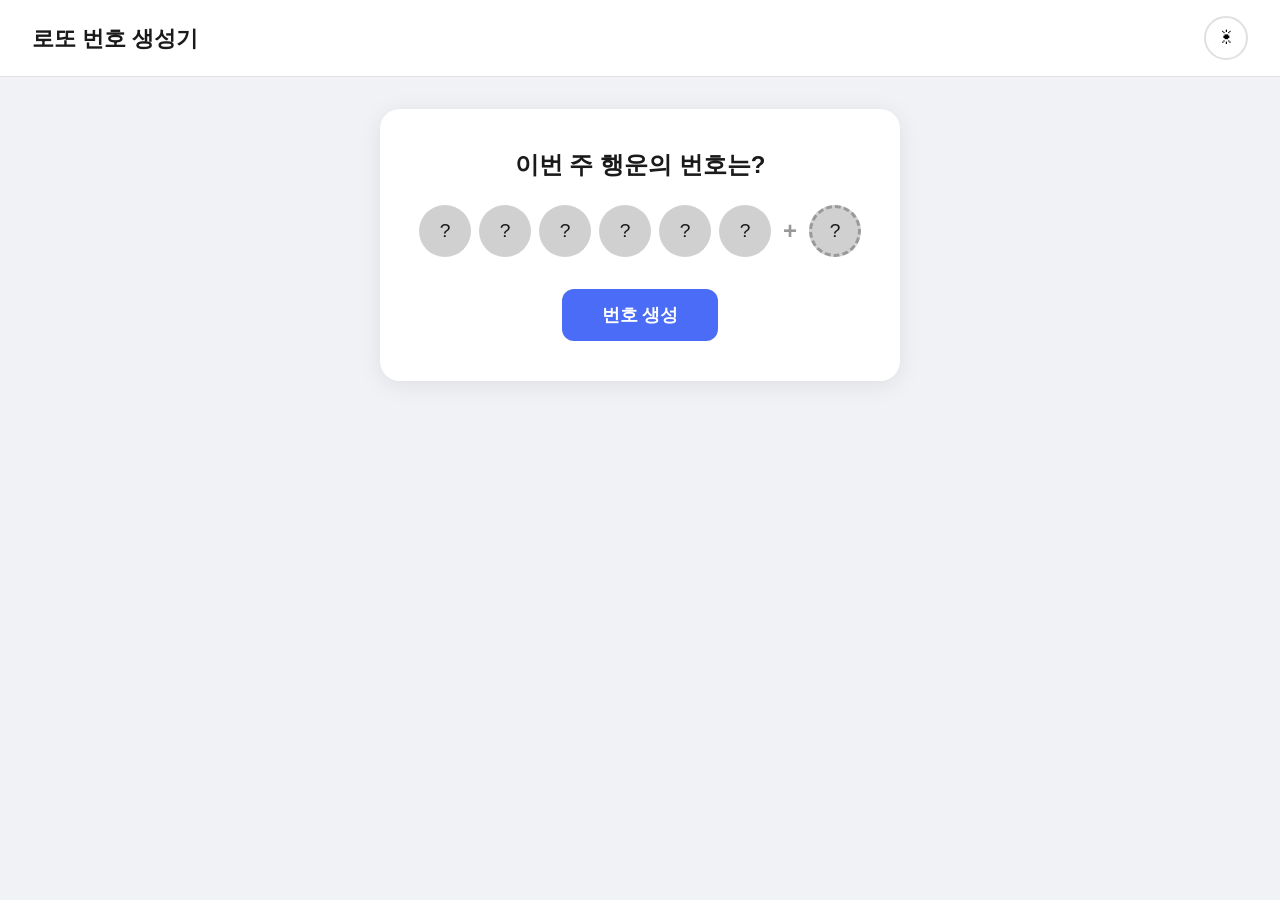
==== index.html @ 97ac45a3 "Add lotto number generator with animated balls and history - 6/45 lotto number generation with bonus" ====
<!doctype html>
<html lang="ko">
<head>
  <meta charset="UTF-8" />
  <meta name="viewport" content="width=device-width, initial-scale=1.0" />
  <title>로또 번호 생성기</title>
  <link href="style.css" rel="stylesheet">
</head>
<body>
  <header>
    <h1>로또 번호 생성기</h1>
    <button id="theme-toggle" aria-label="테마 전환">
      <span class="icon-sun">&#9728;</span>
      <span class="icon-moon">&#9790;</span>
    </button>
  </header>
  <main>
    <section class="lotto-card">
      <h2>이번 주 행운의 번호는?</h2>
      <div id="lotto-numbers" class="number-row">
        <div class="ball empty">?</div>
        <div class="ball empty">?</div>
        <div class="ball empty">?</div>
        <div class="ball empty">?</div>
        <div class="ball empty">?</div>
        <div class="ball empty">?</div>
        <div class="bonus-separator">+</div>
        <div class="ball empty bonus">?</div>
      </div>
      <button id="generate-btn" class="generate-btn">번호 생성</button>
      <div id="history" class="history">
        <h3>생성 기록</h3>
        <ul id="history-list"></ul>
      </div>
    </section>
  </main>
  <script defer src="main.js"></script>
</body>
</html>
---- style.css ----
/* ===== CSS Variables ===== */
:root {
  --bg: #f0f2f5;
  --text: #1a1a1a;
  --header-bg: #ffffff;
  --header-border: #e0e0e0;
  --card-bg: #ffffff;
  --card-shadow: rgba(0, 0, 0, 0.08);
  --btn-bg: #4a6cf7;
  --btn-hover: #3a5ce5;
  --btn-text: #ffffff;
  --history-bg: #f8f9fa;
  --history-border: #e9ecef;
  --empty-ball: #d0d0d0;
  --separator-color: #999;
  --transition: 0.3s ease;
}

[data-theme="dark"] {
  --bg: #121212;
  --text: #e0e0e0;
  --header-bg: #1e1e1e;
  --header-border: #333333;
  --card-bg: #1e1e1e;
  --card-shadow: rgba(0, 0, 0, 0.3);
  --btn-bg: #5b7bf9;
  --btn-hover: #4a6cf7;
  --btn-text: #ffffff;
  --history-bg: #2a2a2a;
  --history-border: #333;
  --empty-ball: #444;
  --separator-color: #777;
}

/* ===== Reset & Base ===== */
*, *::before, *::after {
  margin: 0;
  padding: 0;
  box-sizing: border-box;
}

body {
  font-family: -apple-system, BlinkMacSystemFont, "Segoe UI", Roboto, sans-serif;
  background-color: var(--bg);
  color: var(--text);
  transition: background-color var(--transition), color var(--transition);
  min-height: 100vh;
}

/* ===== Header ===== */
header {
  display: flex;
  justify-content: space-between;
  align-items: center;
  padding: 1rem 2rem;
  background-color: var(--header-bg);
  border-bottom: 1px solid var(--header-border);
  transition: background-color var(--transition), border-color var(--transition);
}

header h1 {
  font-size: 1.4rem;
  font-weight: 700;
}

/* ===== Theme Toggle Button ===== */
#theme-toggle {
  position: relative;
  width: 44px;
  height: 44px;
  border: 2px solid var(--header-border);
  border-radius: 50%;
  background: var(--card-bg);
  cursor: pointer;
  display: flex;
  align-items: center;
  justify-content: center;
  font-size: 1.2rem;
  transition: background-color var(--transition), border-color var(--transition), transform 0.2s ease;
}

#theme-toggle:hover {
  transform: scale(1.1);
}

.icon-sun, .icon-moon {
  position: absolute;
  transition: opacity var(--transition), transform var(--transition);
}

.icon-sun { opacity: 1; transform: rotate(0deg); }
.icon-moon { opacity: 0; transform: rotate(-90deg); }

[data-theme="dark"] .icon-sun { opacity: 0; transform: rotate(90deg); }
[data-theme="dark"] .icon-moon { opacity: 1; transform: rotate(0deg); }

/* ===== Main Content ===== */
main {
  display: flex;
  justify-content: center;
  padding: 2rem 1rem;
}

/* ===== Lotto Card ===== */
.lotto-card {
  text-align: center;
  padding: 2.5rem 2rem;
  background-color: var(--card-bg);
  border-radius: 20px;
  box-shadow: 0 4px 24px var(--card-shadow);
  max-width: 520px;
  width: 100%;
  transition: background-color var(--transition), box-shadow var(--transition);
}

.lotto-card h2 {
  font-size: 1.5rem;
  margin-bottom: 1.5rem;
}

/* ===== Number Balls ===== */
.number-row {
  display: flex;
  align-items: center;
  justify-content: center;
  gap: 8px;
  flex-wrap: wrap;
  margin-bottom: 2rem;
}

.ball {
  width: 52px;
  height: 52px;
  border-radius: 50%;
  display: flex;
  align-items: center;
  justify-content: center;
  font-size: 1.2rem;
  font-weight: 700;
  color: #fff;
  transition: transform 0.3s ease, background-color 0.3s ease;
}

.ball.empty {
  background-color: var(--empty-ball);
  color: var(--text);
  font-weight: 400;
}

.ball.pop {
  animation: popIn 0.4s cubic-bezier(0.175, 0.885, 0.32, 1.275) forwards;
}

@keyframes popIn {
  0% { transform: scale(0); opacity: 0; }
  100% { transform: scale(1); opacity: 1; }
}

/* Ball colors by number range */
.ball.range-1 { background: #fbc400; }
.ball.range-10 { background: #69c8f2; }
.ball.range-20 { background: #ff7272; }
.ball.range-30 { background: #aaa; }
.ball.range-40 { background: #b0d840; }

.bonus-separator {
  font-size: 1.5rem;
  font-weight: 700;
  color: var(--separator-color);
  margin: 0 4px;
}

.ball.bonus {
  border: 3px dashed var(--separator-color);
}

.ball.bonus:not(.empty) {
  border: none;
}

/* ===== Generate Button ===== */
.generate-btn {
  padding: 14px 40px;
  font-size: 1.1rem;
  font-weight: 600;
  border: none;
  border-radius: 12px;
  background-color: var(--btn-bg);
  color: var(--btn-text);
  cursor: pointer;
  transition: background-color 0.2s ease, transform 0.15s ease;
}

.generate-btn:hover {
  background-color: var(--btn-hover);
  transform: translateY(-2px);
}

.generate-btn:active {
  transform: translateY(0);
}

/* ===== History ===== */
.history {
  margin-top: 2rem;
  display: none;
}

.history.visible {
  display: block;
}

.history h3 {
  font-size: 1rem;
  margin-bottom: 0.75rem;
  opacity: 0.7;
}

#history-list {
  list-style: none;
  max-height: 200px;
  overflow-y: auto;
}

#history-list li {
  padding: 10px 14px;
  margin-bottom: 6px;
  background-color: var(--history-bg);
  border: 1px solid var(--history-border);
  border-radius: 10px;
  font-size: 0.95rem;
  font-weight: 500;
  font-variant-numeric: tabular-nums;
  transition: background-color var(--transition), border-color var(--transition);
}

/* ===== Responsive ===== */
@media (max-width: 480px) {
  .ball {
    width: 44px;
    height: 44px;
    font-size: 1rem;
  }

  .lotto-card {
    padding: 2rem 1.2rem;
  }

  header {
    padding: 1rem;
  }
}
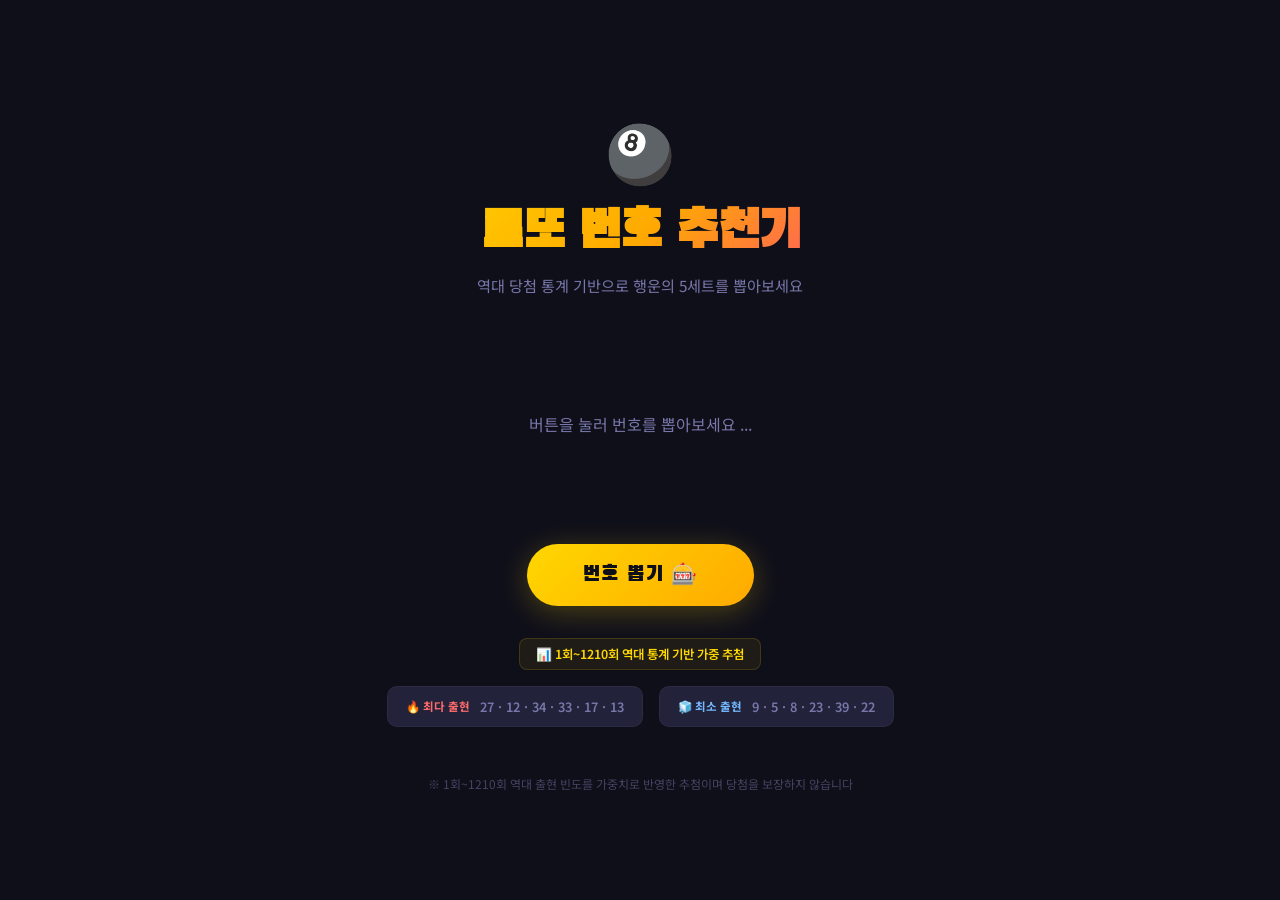
==== commit 8ad3c60d: "Replace with Cloudflare Pages lotto recommender - Stats-based weighted random selection (1~1210 draw" ====
--- a/index.html
+++ b/index.html
@@ -1,39 +1,534 @@
-<!doctype html>
-<html lang="ko">
-<head>
-  <meta charset="UTF-8" />
-  <meta name="viewport" content="width=device-width, initial-scale=1.0" />
-  <title>로또 번호 생성기</title>
-  <link href="style.css" rel="stylesheet">
-</head>
-<body>
-  <header>
-    <h1>로또 번호 생성기</h1>
-    <button id="theme-toggle" aria-label="테마 전환">
-      <span class="icon-sun">&#9728;</span>
-      <span class="icon-moon">&#9790;</span>
-    </button>
-  </header>
-  <main>
-    <section class="lotto-card">
-      <h2>이번 주 행운의 번호는?</h2>
-      <div id="lotto-numbers" class="number-row">
-        <div class="ball empty">?</div>
-        <div class="ball empty">?</div>
-        <div class="ball empty">?</div>
-        <div class="ball empty">?</div>
-        <div class="ball empty">?</div>
-        <div class="ball empty">?</div>
-        <div class="bonus-separator">+</div>
-        <div class="ball empty bonus">?</div>
-      </div>
-      <button id="generate-btn" class="generate-btn">번호 생성</button>
-      <div id="history" class="history">
-        <h3>생성 기록</h3>
-        <ul id="history-list"></ul>
-      </div>
-    </section>
-  </main>
-  <script defer src="main.js"></script>
-</body>
-</html>
+<!DOCTYPE html>
+<html lang="ko">
+<head>
+<meta charset="UTF-8">
+<meta name="viewport" content="width=device-width, initial-scale=1.0">
+<title>🍀 로또 번호 추천기</title>
+<link href="https://fonts.googleapis.com/css2?family=Black+Han+Sans&family=Noto+Sans+KR:wght@400;600;700;900&display=swap" rel="stylesheet">
+<style>
+  :root {
+    --bg: #0f0f1a;
+    --surface: #1a1a2e;
+    --card: #22223a;
+    --gold: #ffd700;
+    --gold2: #ffaa00;
+    --pink: #ff4081;
+    --blue: #448aff;
+    --cyan: #00e5ff;
+    --green: #69f0ae;
+    --text: #eeeef5;
+    --dim: #7777aa;
+  }
+
+  * { margin: 0; padding: 0; box-sizing: border-box; }
+
+  body {
+    font-family: 'Noto Sans KR', sans-serif;
+    background: var(--bg);
+    color: var(--text);
+    min-height: 100vh;
+    display: flex;
+    flex-direction: column;
+    align-items: center;
+    justify-content: center;
+    overflow-x: hidden;
+    position: relative;
+  }
+
+  /* Sparkle background */
+  .sparkles {
+    position: fixed;
+    inset: 0;
+    pointer-events: none;
+    z-index: 0;
+    overflow: hidden;
+  }
+  .sparkle {
+    position: absolute;
+    width: 3px; height: 3px;
+    background: var(--gold);
+    border-radius: 50%;
+    animation: twinkle var(--dur) ease-in-out infinite;
+    opacity: 0;
+  }
+  @keyframes twinkle {
+    0%, 100% { opacity: 0; transform: scale(0.5); }
+    50% { opacity: var(--op); transform: scale(1.2); }
+  }
+
+  .main-container {
+    position: relative;
+    z-index: 1;
+    text-align: center;
+    padding: 40px 24px;
+    max-width: 600px;
+    width: 100%;
+  }
+
+  /* Title */
+  .title-area {
+    margin-bottom: 48px;
+  }
+  .title-icon {
+    font-size: 3.5rem;
+    display: block;
+    margin-bottom: 12px;
+    animation: bounce 2s ease-in-out infinite;
+  }
+  @keyframes bounce {
+    0%, 100% { transform: translateY(0); }
+    50% { transform: translateY(-8px); }
+  }
+  h1 {
+    font-family: 'Black Han Sans', sans-serif;
+    font-size: clamp(2.2rem, 7vw, 3.2rem);
+    letter-spacing: -1px;
+    background: linear-gradient(135deg, var(--gold), var(--gold2), var(--pink));
+    -webkit-background-clip: text;
+    -webkit-text-fill-color: transparent;
+    background-clip: text;
+    margin-bottom: 8px;
+  }
+  .subtitle {
+    font-size: 0.95rem;
+    color: var(--dim);
+  }
+
+  /* Ball display area */
+  .ball-stage {
+    min-height: 160px;
+    display: flex;
+    flex-direction: column;
+    align-items: center;
+    justify-content: center;
+    gap: 14px;
+    margin-bottom: 40px;
+    position: relative;
+  }
+
+  .set-row {
+    opacity: 0;
+    animation: fadeRow 0.3s ease-out forwards;
+  }
+  @keyframes fadeRow {
+    from { opacity: 0; transform: translateY(10px); }
+    to { opacity: 1; transform: translateY(0); }
+  }
+
+  .set-label {
+    font-family: 'Black Han Sans', sans-serif;
+    font-size: 1rem;
+    color: var(--dim);
+    min-width: 28px;
+    text-align: center;
+  }
+
+  .balls-row {
+    display: flex;
+    gap: 10px;
+    align-items: center;
+    flex-wrap: wrap;
+    justify-content: center;
+  }
+
+  .ball {
+    width: 64px; height: 64px;
+    border-radius: 50%;
+    display: flex;
+    align-items: center;
+    justify-content: center;
+    font-family: 'Black Han Sans', sans-serif;
+    font-size: 1.5rem;
+    color: #fff;
+    position: relative;
+    opacity: 0;
+    transform: scale(0) rotate(-180deg);
+    text-shadow: 0 1px 3px rgba(0,0,0,0.3);
+    box-shadow:
+      inset 0 -4px 8px rgba(0,0,0,0.25),
+      inset 0 4px 8px rgba(255,255,255,0.2),
+      0 4px 20px rgba(0,0,0,0.3);
+  }
+  .ball.show {
+    animation: popIn 0.5s cubic-bezier(0.34, 1.56, 0.64, 1) forwards;
+  }
+  .ball::after {
+    content: '';
+    position: absolute;
+    width: 18px; height: 10px;
+    background: rgba(255,255,255,0.35);
+    border-radius: 50%;
+    top: 10px; left: 16px;
+    transform: rotate(-20deg);
+  }
+
+  .ball.range-1  { background: linear-gradient(145deg, #ffc107, #ff9800); }
+  .ball.range-10 { background: linear-gradient(145deg, #448aff, #2962ff); }
+  .ball.range-20 { background: linear-gradient(145deg, #ff4081, #e91e63); }
+  .ball.range-30 { background: linear-gradient(145deg, #7c7c7c, #555); }
+  .ball.range-40 { background: linear-gradient(145deg, #69f0ae, #00c853); }
+
+  .plus-sign {
+    font-family: 'Black Han Sans', sans-serif;
+    font-size: 1.6rem;
+    color: var(--dim);
+    opacity: 0;
+    animation: popIn 0.4s cubic-bezier(0.34, 1.56, 0.64, 1) forwards;
+  }
+
+  .ball.bonus {
+    box-shadow:
+      inset 0 -4px 8px rgba(0,0,0,0.25),
+      inset 0 4px 8px rgba(255,255,255,0.2),
+      0 0 20px rgba(255,215,0,0.4),
+      0 0 40px rgba(255,215,0,0.15);
+  }
+
+  @keyframes popIn {
+    from { opacity: 0; transform: scale(0) rotate(-180deg); }
+    to { opacity: 1; transform: scale(1) rotate(0deg); }
+  }
+
+  /* Placeholder */
+  .placeholder {
+    color: var(--dim);
+    font-size: 1rem;
+  }
+  .placeholder span {
+    display: inline-block;
+    animation: dotPulse 1.5s ease-in-out infinite;
+  }
+  .placeholder span:nth-child(2) { animation-delay: 0.15s; }
+  .placeholder span:nth-child(3) { animation-delay: 0.3s; }
+  @keyframes dotPulse {
+    0%, 100% { opacity: 0.3; }
+    50% { opacity: 1; }
+  }
+
+  /* Button */
+  .btn-area { margin-bottom: 32px; }
+
+  .generate-btn {
+    font-family: 'Black Han Sans', sans-serif;
+    font-size: 1.3rem;
+    padding: 18px 56px;
+    border: none;
+    border-radius: 60px;
+    cursor: pointer;
+    color: #0f0f1a;
+    background: linear-gradient(135deg, var(--gold), var(--gold2));
+    box-shadow: 0 6px 30px rgba(255,215,0,0.25);
+    transition: all 0.3s cubic-bezier(0.16, 1, 0.3, 1);
+    position: relative;
+    overflow: hidden;
+    letter-spacing: 1px;
+  }
+  .generate-btn:hover {
+    transform: translateY(-3px) scale(1.03);
+    box-shadow: 0 10px 40px rgba(255,215,0,0.35);
+  }
+  .generate-btn:active {
+    transform: translateY(0) scale(0.97);
+  }
+  .generate-btn.spinning {
+    pointer-events: none;
+    animation: shake 0.4s ease-in-out;
+  }
+  @keyframes shake {
+    0%, 100% { transform: translateX(0); }
+    20% { transform: translateX(-6px) rotate(-2deg); }
+    40% { transform: translateX(6px) rotate(2deg); }
+    60% { transform: translateX(-4px) rotate(-1deg); }
+    80% { transform: translateX(4px) rotate(1deg); }
+  }
+
+  /* History */
+  .history-area {
+    margin-top: 20px;
+    width: 100%;
+  }
+  .history-title {
+    font-size: 0.8rem;
+    color: var(--dim);
+    text-transform: uppercase;
+    letter-spacing: 2px;
+    margin-bottom: 12px;
+  }
+  .history-list {
+    display: flex;
+    flex-direction: column;
+    gap: 8px;
+    max-height: 260px;
+    overflow-y: auto;
+    scrollbar-width: thin;
+    scrollbar-color: var(--dim) transparent;
+  }
+  .history-item {
+    display: flex;
+    align-items: center;
+    gap: 8px;
+    background: var(--card);
+    border: 1px solid rgba(255,255,255,0.04);
+    border-radius: 12px;
+    padding: 10px 16px;
+    animation: slideIn 0.3s ease-out;
+  }
+  @keyframes slideIn {
+    from { opacity: 0; transform: translateY(-10px); }
+    to { opacity: 1; transform: translateY(0); }
+  }
+  .history-num {
+    font-size: 0.7rem;
+    color: var(--dim);
+    min-width: 28px;
+  }
+  .mini-balls {
+    display: flex;
+    gap: 5px;
+    align-items: center;
+    flex-wrap: wrap;
+  }
+  .mini-ball {
+    width: 32px; height: 32px;
+    border-radius: 50%;
+    display: flex;
+    align-items: center;
+    justify-content: center;
+    font-size: 0.72rem;
+    font-weight: 900;
+    color: #fff;
+    text-shadow: 0 1px 2px rgba(0,0,0,0.3);
+    box-shadow: inset 0 -2px 4px rgba(0,0,0,0.2), inset 0 2px 4px rgba(255,255,255,0.15);
+  }
+  .mini-plus {
+    font-size: 0.8rem;
+    color: var(--dim);
+    font-weight: 700;
+  }
+
+  .footer-note {
+    margin-top: 48px;
+    font-size: 0.75rem;
+    color: rgba(119,119,170,0.5);
+  }
+
+  .stats-info {
+    margin-bottom: 28px;
+    text-align: center;
+  }
+  .stats-badge {
+    display: inline-block;
+    font-size: 0.78rem;
+    color: var(--gold);
+    background: rgba(255,215,0,0.07);
+    border: 1px solid rgba(255,215,0,0.15);
+    border-radius: 8px;
+    padding: 6px 16px;
+    margin-bottom: 16px;
+    font-weight: 600;
+  }
+  .hot-cold {
+    display: flex;
+    gap: 16px;
+    justify-content: center;
+    flex-wrap: wrap;
+  }
+  .hc-group {
+    background: var(--card);
+    border-radius: 10px;
+    padding: 10px 18px;
+    display: flex;
+    align-items: center;
+    gap: 10px;
+    border: 1px solid rgba(255,255,255,0.04);
+  }
+  .hc-label {
+    font-size: 0.72rem;
+    font-weight: 700;
+    white-space: nowrap;
+  }
+  .hot-label { color: #ff6b6b; }
+  .cold-label { color: #74b9ff; }
+  .hc-nums {
+    font-size: 0.8rem;
+    color: var(--dim);
+    font-weight: 600;
+  }
+
+  @media (max-width: 480px) {
+    .ball { width: 52px; height: 52px; font-size: 1.2rem; }
+    .balls-row { gap: 7px; }
+  }
+</style>
+</head>
+<body>
+
+<div class="sparkles" id="sparkles"></div>
+
+<div class="main-container">
+
+  <div class="title-area">
+    <span class="title-icon">🎱</span>
+    <h1>로또 번호 추천기</h1>
+    <p class="subtitle">역대 당첨 통계 기반으로 행운의 5세트를 뽑아보세요</p>
+  </div>
+
+  <div class="ball-stage" id="ballStage">
+    <div class="placeholder">
+      버튼을 눌러 번호를 뽑아보세요 <span>.</span><span>.</span><span>.</span>
+    </div>
+  </div>
+
+  <div class="btn-area">
+    <button class="generate-btn" id="genBtn" onclick="generate()">번호 뽑기 🎰</button>
+  </div>
+
+  <div class="stats-info">
+    <div class="stats-badge">📊 1회~1210회 역대 통계 기반 가중 추첨</div>
+    <div class="hot-cold">
+      <div class="hc-group">
+        <span class="hc-label hot-label">🔥 최다 출현</span>
+        <span class="hc-nums">27 · 12 · 34 · 33 · 17 · 13</span>
+      </div>
+      <div class="hc-group">
+        <span class="hc-label cold-label">🧊 최소 출현</span>
+        <span class="hc-nums">9 · 5 · 8 · 23 · 39 · 22</span>
+      </div>
+    </div>
+  </div>
+
+  <div class="history-area" id="historyArea" style="display:none;">
+    <div class="history-title">📋 이전 추천 기록</div>
+    <div class="history-list" id="historyList"></div>
+  </div>
+
+  <p class="footer-note">※ 1회~1210회 역대 출현 빈도를 가중치로 반영한 추첨이며 당첨을 보장하지 않습니다</p>
+
+</div>
+
+<script>
+  // Create sparkle bg
+  const sparklesEl = document.getElementById('sparkles');
+  for (let i = 0; i < 50; i++) {
+    const s = document.createElement('div');
+    s.className = 'sparkle';
+    s.style.left = Math.random() * 100 + '%';
+    s.style.top = Math.random() * 100 + '%';
+    s.style.setProperty('--dur', (3 + Math.random() * 5) + 's');
+    s.style.setProperty('--op', (0.3 + Math.random() * 0.5).toString());
+    s.style.animationDelay = Math.random() * 5 + 's';
+    sparklesEl.appendChild(s);
+  }
+
+  let historyCount = 0;
+
+  function getBallClass(num) {
+    if (num <= 10) return 'range-1';
+    if (num <= 20) return 'range-10';
+    if (num <= 30) return 'range-20';
+    if (num <= 40) return 'range-30';
+    return 'range-40';
+  }
+
+  function getBallBg(num) {
+    if (num <= 10) return 'linear-gradient(145deg, #ffc107, #ff9800)';
+    if (num <= 20) return 'linear-gradient(145deg, #448aff, #2962ff)';
+    if (num <= 30) return 'linear-gradient(145deg, #ff4081, #e91e63)';
+    if (num <= 40) return 'linear-gradient(145deg, #7c7c7c, #555)';
+    return 'linear-gradient(145deg, #69f0ae, #00c853)';
+  }
+
+  // ═══════════════════════════════════════════════════
+  // 역대 로또 1회~1210회 번호별 출현 횟수 (보너스 포함)
+  // 출처: 동행복권 공식 통계 + vyomakesa.com (2026.02.07 기준)
+  // ═══════════════════════════════════════════════════
+  const FREQ = {
+     1:199,  2:187,  3:200,  4:194,  5:176,
+     6:197,  7:200,  8:178,  9:158, 10:185,
+    11:190, 12:204, 13:201, 14:192, 15:188,
+    16:186, 17:202, 18:189, 19:185, 20:196,
+    21:193, 22:181, 23:179, 24:196, 25:183,
+    26:195, 27:208, 28:186, 29:182, 30:187,
+    31:191, 32:184, 33:203, 34:204, 35:190,
+    36:192, 37:197, 38:197, 39:180, 40:191,
+    41:186, 42:183, 43:197, 44:193, 45:190
+  };
+
+  // 출현 빈도 기반 가중 랜덤 선택
+  function weightedPick(pool) {
+    const weights = pool.map(n => FREQ[n]);
+    const total = weights.reduce((a, b) => a + b, 0);
+    let r = Math.random() * total;
+    for (let i = 0; i < pool.length; i++) {
+      r -= weights[i];
+      if (r <= 0) return i;
+    }
+    return pool.length - 1;
+  }
+
+  function generateNumbers() {
+    const pool = Array.from({ length: 45 }, (_, i) => i + 1);
+    const picked = [];
+    for (let i = 0; i < 7; i++) {
+      const idx = weightedPick(pool);
+      picked.push(pool.splice(idx, 1)[0]);
+    }
+    const main = picked.slice(0, 6).sort((a, b) => a - b);
+    const bonus = picked[6];
+    return { main, bonus };
+  }
+
+  function generate() {
+    const btn = document.getElementById('genBtn');
+    const stage = document.getElementById('ballStage');
+
+    btn.classList.add('spinning');
+    setTimeout(() => btn.classList.remove('spinning'), 400);
+
+    let html = '';
+    for (let s = 0; s < 5; s++) {
+      const { main, bonus } = generateNumbers();
+      const rowDelay = s * 0.4;
+
+      html += `<div class="balls-row set-row" style="animation-delay:${rowDelay}s">`;
+      html += `<span class="set-label">${String.fromCharCode(65 + s)}</span>`;
+      main.forEach((num, i) => {
+        html += `<div class="ball ${getBallClass(num)} show" style="animation-delay:${rowDelay + i * 0.12}s">${num}</div>`;
+      });
+      html += `<span class="plus-sign" style="animation-delay:${rowDelay + 0.8}s">+</span>`;
+      html += `<div class="ball ${getBallClass(bonus)} bonus show" style="animation-delay:${rowDelay + 0.9}s">${bonus}</div>`;
+      html += '</div>';
+
+      addHistory(main, bonus);
+    }
+
+    stage.innerHTML = html;
+  }
+
+  function addHistory(main, bonus) {
+    historyCount++;
+    const area = document.getElementById('historyArea');
+    const list = document.getElementById('historyList');
+    area.style.display = 'block';
+
+    let html = `<div class="history-item">`;
+    html += `<span class="history-num">#${historyCount}</span>`;
+    html += `<div class="mini-balls">`;
+    main.forEach(n => {
+      html += `<div class="mini-ball" style="background:${getBallBg(n)}">${n}</div>`;
+    });
+    html += `<span class="mini-plus">+</span>`;
+    html += `<div class="mini-ball" style="background:${getBallBg(bonus)}">${bonus}</div>`;
+    html += `</div></div>`;
+
+    list.insertAdjacentHTML('afterbegin', html);
+
+    // Keep max 10
+    while (list.children.length > 10) {
+      list.removeChild(list.lastChild);
+    }
+  }
+</script>
+
+</body>
+</html>
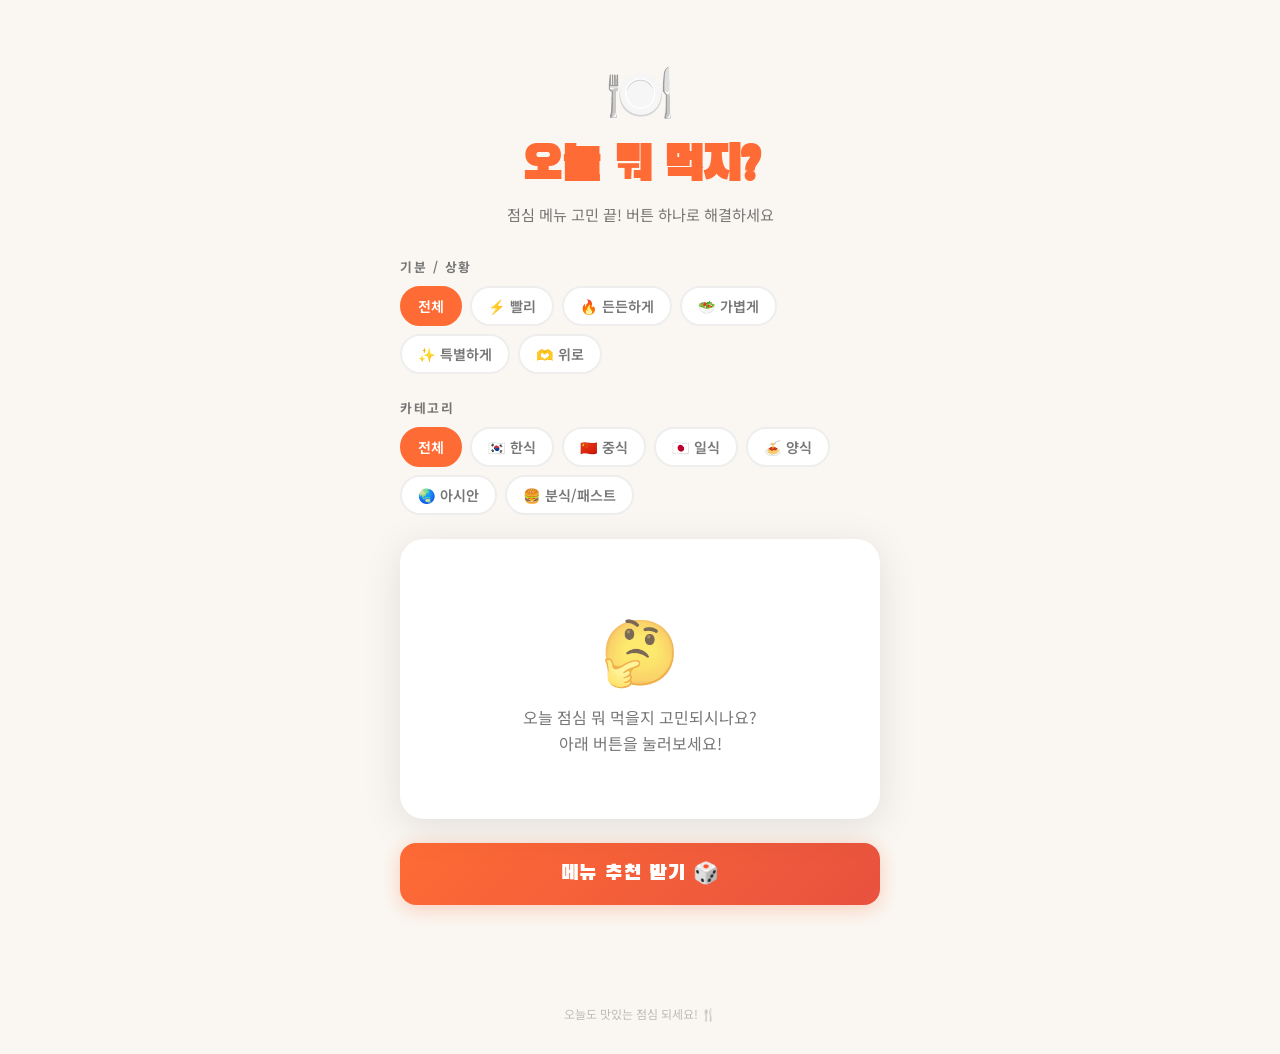
==== commit 2932f232: "Replace lotto recommender with lunch menu recommendation site Features: mood/category filters, slot " ====
--- a/index.html
+++ b/index.html
@@ -3,21 +3,26 @@
 <head>
 <meta charset="UTF-8">
 <meta name="viewport" content="width=device-width, initial-scale=1.0">
-<title>🍀 로또 번호 추천기</title>
+<title>🍽️ 오늘 뭐 먹지? - 점심메뉴 추천</title>
+<meta name="description" content="점심 메뉴 고르기 어려울 때! 기분, 상황에 맞는 메뉴를 추천해드립니다.">
 <link href="https://fonts.googleapis.com/css2?family=Black+Han+Sans&family=Noto+Sans+KR:wght@400;600;700;900&display=swap" rel="stylesheet">
 <style>
   :root {
-    --bg: #0f0f1a;
-    --surface: #1a1a2e;
-    --card: #22223a;
-    --gold: #ffd700;
-    --gold2: #ffaa00;
-    --pink: #ff4081;
-    --blue: #448aff;
-    --cyan: #00e5ff;
-    --green: #69f0ae;
-    --text: #eeeef5;
-    --dim: #7777aa;
+    --bg: #faf7f2;
+    --surface: #fff;
+    --card: #fff;
+    --primary: #ff6b35;
+    --primary-light: #ff8c5a;
+    --primary-bg: #fff4ef;
+    --accent: #e8523f;
+    --green: #2ecc71;
+    --blue: #3498db;
+    --purple: #9b59b6;
+    --text: #2d2d2d;
+    --text-light: #777;
+    --border: #eee;
+    --shadow: 0 2px 20px rgba(0,0,0,0.06);
+    --shadow-lg: 0 8px 40px rgba(0,0,0,0.1);
   }
 
   * { margin: 0; padding: 0; box-sizing: border-box; }
@@ -27,508 +32,598 @@
     background: var(--bg);
     color: var(--text);
     min-height: 100vh;
+    overflow-x: hidden;
+  }
+
+  /* Header */
+  .header {
+    text-align: center;
+    padding: 48px 24px 32px;
+    position: relative;
+  }
+  .header-emoji {
+    font-size: 3.5rem;
+    display: block;
+    margin-bottom: 8px;
+    animation: wiggle 2s ease-in-out infinite;
+  }
+  @keyframes wiggle {
+    0%, 100% { transform: rotate(0deg); }
+    25% { transform: rotate(-8deg); }
+    75% { transform: rotate(8deg); }
+  }
+  .header h1 {
+    font-family: 'Black Han Sans', sans-serif;
+    font-size: clamp(2rem, 7vw, 3rem);
+    color: var(--primary);
+    letter-spacing: -1px;
+    margin-bottom: 6px;
+  }
+  .header .subtitle {
+    font-size: 0.95rem;
+    color: var(--text-light);
+  }
+
+  /* Main container */
+  .container {
+    max-width: 520px;
+    margin: 0 auto;
+    padding: 0 20px 40px;
+  }
+
+  /* Filter tags */
+  .filter-section {
+    margin-bottom: 24px;
+  }
+  .filter-label {
+    font-size: 0.8rem;
+    font-weight: 700;
+    color: var(--text-light);
+    text-transform: uppercase;
+    letter-spacing: 1.5px;
+    margin-bottom: 10px;
+  }
+  .filter-tags {
+    display: flex;
+    flex-wrap: wrap;
+    gap: 8px;
+  }
+  .filter-tag {
+    padding: 8px 16px;
+    border-radius: 20px;
+    border: 2px solid var(--border);
+    background: var(--surface);
+    font-size: 0.88rem;
+    font-weight: 600;
+    color: var(--text-light);
+    cursor: pointer;
+    transition: all 0.2s;
+    user-select: none;
+  }
+  .filter-tag:hover {
+    border-color: var(--primary);
+    color: var(--primary);
+  }
+  .filter-tag.active {
+    background: var(--primary);
+    border-color: var(--primary);
+    color: #fff;
+  }
+
+  /* Result card */
+  .result-card {
+    background: var(--card);
+    border-radius: 24px;
+    box-shadow: var(--shadow-lg);
+    padding: 40px 28px;
+    text-align: center;
+    margin-bottom: 24px;
+    min-height: 280px;
     display: flex;
     flex-direction: column;
     align-items: center;
     justify-content: center;
-    overflow-x: hidden;
     position: relative;
-  }
-
-  /* Sparkle background */
-  .sparkles {
-    position: fixed;
+    overflow: hidden;
+    transition: transform 0.3s;
+  }
+
+  .result-card .food-emoji {
+    font-size: 5rem;
+    margin-bottom: 16px;
+    display: block;
+  }
+  .result-card .food-name {
+    font-family: 'Black Han Sans', sans-serif;
+    font-size: 2.2rem;
+    color: var(--text);
+    margin-bottom: 8px;
+  }
+  .result-card .food-desc {
+    font-size: 0.92rem;
+    color: var(--text-light);
+    line-height: 1.6;
+    margin-bottom: 16px;
+  }
+  .result-card .food-tags {
+    display: flex;
+    gap: 6px;
+    flex-wrap: wrap;
+    justify-content: center;
+  }
+  .food-tag-badge {
+    font-size: 0.75rem;
+    padding: 4px 12px;
+    border-radius: 12px;
+    font-weight: 600;
+  }
+  .tag-category {
+    background: var(--primary-bg);
+    color: var(--primary);
+  }
+  .tag-price {
+    background: #e8f8f0;
+    color: #27ae60;
+  }
+  .tag-time {
+    background: #eef2ff;
+    color: #5b6abf;
+  }
+  .tag-spicy {
+    background: #ffeef0;
+    color: #e74c3c;
+  }
+
+  /* Placeholder state */
+  .placeholder-state {
+    text-align: center;
+    color: var(--text-light);
+  }
+  .placeholder-state .big-emoji {
+    font-size: 4rem;
+    margin-bottom: 12px;
+    display: block;
+    opacity: 0.7;
+  }
+  .placeholder-state p {
+    font-size: 1rem;
+    line-height: 1.6;
+  }
+
+  /* Spinning state */
+  .spin-state .spin-emoji {
+    font-size: 5rem;
+    display: block;
+    animation: slotSpin 0.1s linear infinite;
+  }
+  @keyframes slotSpin {
+    0% { transform: translateY(-20px); opacity: 0; }
+    50% { transform: translateY(0); opacity: 1; }
+    100% { transform: translateY(20px); opacity: 0; }
+  }
+
+  /* Reveal animation */
+  .reveal .food-emoji {
+    animation: revealPop 0.6s cubic-bezier(0.34, 1.56, 0.64, 1);
+  }
+  .reveal .food-name {
+    animation: revealSlide 0.5s ease-out 0.15s both;
+  }
+  .reveal .food-desc {
+    animation: revealSlide 0.5s ease-out 0.25s both;
+  }
+  .reveal .food-tags {
+    animation: revealSlide 0.5s ease-out 0.35s both;
+  }
+  @keyframes revealPop {
+    from { transform: scale(0) rotate(-20deg); opacity: 0; }
+    to { transform: scale(1) rotate(0deg); opacity: 1; }
+  }
+  @keyframes revealSlide {
+    from { transform: translateY(15px); opacity: 0; }
+    to { transform: translateY(0); opacity: 1; }
+  }
+
+  /* Confetti burst */
+  .confetti-container {
+    position: absolute;
     inset: 0;
     pointer-events: none;
-    z-index: 0;
     overflow: hidden;
   }
-  .sparkle {
+  .confetti {
     position: absolute;
-    width: 3px; height: 3px;
-    background: var(--gold);
-    border-radius: 50%;
-    animation: twinkle var(--dur) ease-in-out infinite;
-    opacity: 0;
-  }
-  @keyframes twinkle {
-    0%, 100% { opacity: 0; transform: scale(0.5); }
-    50% { opacity: var(--op); transform: scale(1.2); }
-  }
-
-  .main-container {
-    position: relative;
-    z-index: 1;
-    text-align: center;
-    padding: 40px 24px;
-    max-width: 600px;
+    width: 8px;
+    height: 8px;
+    border-radius: 2px;
+    top: 50%;
+    left: 50%;
+    animation: confettiBurst 1s ease-out forwards;
+  }
+  @keyframes confettiBurst {
+    0% { transform: translate(0, 0) rotate(0deg) scale(1); opacity: 1; }
+    100% { transform: translate(var(--tx), var(--ty)) rotate(var(--rot)) scale(0); opacity: 0; }
+  }
+
+  /* Button */
+  .btn-area {
+    margin-bottom: 28px;
+  }
+  .recommend-btn {
     width: 100%;
-  }
-
-  /* Title */
-  .title-area {
-    margin-bottom: 48px;
-  }
-  .title-icon {
-    font-size: 3.5rem;
-    display: block;
-    margin-bottom: 12px;
-    animation: bounce 2s ease-in-out infinite;
-  }
-  @keyframes bounce {
-    0%, 100% { transform: translateY(0); }
-    50% { transform: translateY(-8px); }
-  }
-  h1 {
-    font-family: 'Black Han Sans', sans-serif;
-    font-size: clamp(2.2rem, 7vw, 3.2rem);
-    letter-spacing: -1px;
-    background: linear-gradient(135deg, var(--gold), var(--gold2), var(--pink));
-    -webkit-background-clip: text;
-    -webkit-text-fill-color: transparent;
-    background-clip: text;
-    margin-bottom: 8px;
-  }
-  .subtitle {
-    font-size: 0.95rem;
-    color: var(--dim);
-  }
-
-  /* Ball display area */
-  .ball-stage {
-    min-height: 160px;
-    display: flex;
-    flex-direction: column;
-    align-items: center;
-    justify-content: center;
-    gap: 14px;
-    margin-bottom: 40px;
-    position: relative;
-  }
-
-  .set-row {
-    opacity: 0;
-    animation: fadeRow 0.3s ease-out forwards;
-  }
-  @keyframes fadeRow {
-    from { opacity: 0; transform: translateY(10px); }
-    to { opacity: 1; transform: translateY(0); }
-  }
-
-  .set-label {
-    font-family: 'Black Han Sans', sans-serif;
-    font-size: 1rem;
-    color: var(--dim);
-    min-width: 28px;
-    text-align: center;
-  }
-
-  .balls-row {
-    display: flex;
-    gap: 10px;
-    align-items: center;
-    flex-wrap: wrap;
-    justify-content: center;
-  }
-
-  .ball {
-    width: 64px; height: 64px;
-    border-radius: 50%;
-    display: flex;
-    align-items: center;
-    justify-content: center;
-    font-family: 'Black Han Sans', sans-serif;
-    font-size: 1.5rem;
-    color: #fff;
-    position: relative;
-    opacity: 0;
-    transform: scale(0) rotate(-180deg);
-    text-shadow: 0 1px 3px rgba(0,0,0,0.3);
-    box-shadow:
-      inset 0 -4px 8px rgba(0,0,0,0.25),
-      inset 0 4px 8px rgba(255,255,255,0.2),
-      0 4px 20px rgba(0,0,0,0.3);
-  }
-  .ball.show {
-    animation: popIn 0.5s cubic-bezier(0.34, 1.56, 0.64, 1) forwards;
-  }
-  .ball::after {
-    content: '';
-    position: absolute;
-    width: 18px; height: 10px;
-    background: rgba(255,255,255,0.35);
-    border-radius: 50%;
-    top: 10px; left: 16px;
-    transform: rotate(-20deg);
-  }
-
-  .ball.range-1  { background: linear-gradient(145deg, #ffc107, #ff9800); }
-  .ball.range-10 { background: linear-gradient(145deg, #448aff, #2962ff); }
-  .ball.range-20 { background: linear-gradient(145deg, #ff4081, #e91e63); }
-  .ball.range-30 { background: linear-gradient(145deg, #7c7c7c, #555); }
-  .ball.range-40 { background: linear-gradient(145deg, #69f0ae, #00c853); }
-
-  .plus-sign {
-    font-family: 'Black Han Sans', sans-serif;
-    font-size: 1.6rem;
-    color: var(--dim);
-    opacity: 0;
-    animation: popIn 0.4s cubic-bezier(0.34, 1.56, 0.64, 1) forwards;
-  }
-
-  .ball.bonus {
-    box-shadow:
-      inset 0 -4px 8px rgba(0,0,0,0.25),
-      inset 0 4px 8px rgba(255,255,255,0.2),
-      0 0 20px rgba(255,215,0,0.4),
-      0 0 40px rgba(255,215,0,0.15);
-  }
-
-  @keyframes popIn {
-    from { opacity: 0; transform: scale(0) rotate(-180deg); }
-    to { opacity: 1; transform: scale(1) rotate(0deg); }
-  }
-
-  /* Placeholder */
-  .placeholder {
-    color: var(--dim);
-    font-size: 1rem;
-  }
-  .placeholder span {
-    display: inline-block;
-    animation: dotPulse 1.5s ease-in-out infinite;
-  }
-  .placeholder span:nth-child(2) { animation-delay: 0.15s; }
-  .placeholder span:nth-child(3) { animation-delay: 0.3s; }
-  @keyframes dotPulse {
-    0%, 100% { opacity: 0.3; }
-    50% { opacity: 1; }
-  }
-
-  /* Button */
-  .btn-area { margin-bottom: 32px; }
-
-  .generate-btn {
     font-family: 'Black Han Sans', sans-serif;
     font-size: 1.3rem;
-    padding: 18px 56px;
+    padding: 18px 32px;
     border: none;
-    border-radius: 60px;
+    border-radius: 16px;
     cursor: pointer;
-    color: #0f0f1a;
-    background: linear-gradient(135deg, var(--gold), var(--gold2));
-    box-shadow: 0 6px 30px rgba(255,215,0,0.25);
+    color: #fff;
+    background: linear-gradient(135deg, var(--primary), var(--accent));
+    box-shadow: 0 4px 20px rgba(255,107,53,0.3);
     transition: all 0.3s cubic-bezier(0.16, 1, 0.3, 1);
-    position: relative;
-    overflow: hidden;
     letter-spacing: 1px;
   }
-  .generate-btn:hover {
-    transform: translateY(-3px) scale(1.03);
-    box-shadow: 0 10px 40px rgba(255,215,0,0.35);
-  }
-  .generate-btn:active {
-    transform: translateY(0) scale(0.97);
-  }
-  .generate-btn.spinning {
-    pointer-events: none;
-    animation: shake 0.4s ease-in-out;
-  }
-  @keyframes shake {
-    0%, 100% { transform: translateX(0); }
-    20% { transform: translateX(-6px) rotate(-2deg); }
-    40% { transform: translateX(6px) rotate(2deg); }
-    60% { transform: translateX(-4px) rotate(-1deg); }
-    80% { transform: translateX(4px) rotate(1deg); }
-  }
+  .recommend-btn:hover {
+    transform: translateY(-2px);
+    box-shadow: 0 8px 30px rgba(255,107,53,0.4);
+  }
+  .recommend-btn:active {
+    transform: translateY(0) scale(0.98);
+  }
+  .recommend-btn:disabled {
+    opacity: 0.6;
+    cursor: not-allowed;
+    transform: none;
+  }
+
+  .re-roll-btn {
+    display: none;
+    width: 100%;
+    font-size: 1rem;
+    font-weight: 700;
+    padding: 14px 24px;
+    border: 2px solid var(--border);
+    border-radius: 14px;
+    cursor: pointer;
+    color: var(--text-light);
+    background: var(--surface);
+    transition: all 0.2s;
+    margin-top: 10px;
+  }
+  .re-roll-btn:hover {
+    border-color: var(--primary);
+    color: var(--primary);
+  }
+  .re-roll-btn.show { display: block; }
 
   /* History */
-  .history-area {
-    margin-top: 20px;
-    width: 100%;
-  }
-  .history-title {
+  .history-section {
+    margin-top: 16px;
+    display: none;
+  }
+  .history-section.show { display: block; }
+  .history-header {
     font-size: 0.8rem;
-    color: var(--dim);
+    font-weight: 700;
+    color: var(--text-light);
     text-transform: uppercase;
-    letter-spacing: 2px;
-    margin-bottom: 12px;
+    letter-spacing: 1.5px;
+    margin-bottom: 10px;
   }
   .history-list {
     display: flex;
     flex-direction: column;
     gap: 8px;
-    max-height: 260px;
-    overflow-y: auto;
-    scrollbar-width: thin;
-    scrollbar-color: var(--dim) transparent;
   }
   .history-item {
     display: flex;
     align-items: center;
-    gap: 8px;
-    background: var(--card);
-    border: 1px solid rgba(255,255,255,0.04);
-    border-radius: 12px;
-    padding: 10px 16px;
+    gap: 12px;
+    background: var(--surface);
+    border-radius: 14px;
+    padding: 12px 16px;
+    box-shadow: var(--shadow);
     animation: slideIn 0.3s ease-out;
   }
   @keyframes slideIn {
-    from { opacity: 0; transform: translateY(-10px); }
-    to { opacity: 1; transform: translateY(0); }
-  }
-  .history-num {
-    font-size: 0.7rem;
-    color: var(--dim);
-    min-width: 28px;
-  }
-  .mini-balls {
-    display: flex;
-    gap: 5px;
-    align-items: center;
-    flex-wrap: wrap;
-  }
-  .mini-ball {
-    width: 32px; height: 32px;
-    border-radius: 50%;
-    display: flex;
-    align-items: center;
-    justify-content: center;
+    from { opacity: 0; transform: translateX(-10px); }
+    to { opacity: 1; transform: translateX(0); }
+  }
+  .history-item .h-emoji {
+    font-size: 1.8rem;
+  }
+  .history-item .h-info {
+    flex: 1;
+  }
+  .history-item .h-name {
+    font-weight: 700;
+    font-size: 0.95rem;
+  }
+  .history-item .h-cat {
+    font-size: 0.78rem;
+    color: var(--text-light);
+  }
+  .history-item .h-time {
     font-size: 0.72rem;
-    font-weight: 900;
-    color: #fff;
-    text-shadow: 0 1px 2px rgba(0,0,0,0.3);
-    box-shadow: inset 0 -2px 4px rgba(0,0,0,0.2), inset 0 2px 4px rgba(255,255,255,0.15);
-  }
-  .mini-plus {
-    font-size: 0.8rem;
-    color: var(--dim);
-    font-weight: 700;
-  }
-
-  .footer-note {
-    margin-top: 48px;
+    color: var(--text-light);
+  }
+
+  /* Footer */
+  .footer {
+    text-align: center;
+    padding: 32px 20px;
     font-size: 0.75rem;
-    color: rgba(119,119,170,0.5);
-  }
-
-  .stats-info {
-    margin-bottom: 28px;
-    text-align: center;
-  }
-  .stats-badge {
-    display: inline-block;
-    font-size: 0.78rem;
-    color: var(--gold);
-    background: rgba(255,215,0,0.07);
-    border: 1px solid rgba(255,215,0,0.15);
-    border-radius: 8px;
-    padding: 6px 16px;
-    margin-bottom: 16px;
-    font-weight: 600;
-  }
-  .hot-cold {
-    display: flex;
-    gap: 16px;
-    justify-content: center;
-    flex-wrap: wrap;
-  }
-  .hc-group {
-    background: var(--card);
-    border-radius: 10px;
-    padding: 10px 18px;
-    display: flex;
-    align-items: center;
-    gap: 10px;
-    border: 1px solid rgba(255,255,255,0.04);
-  }
-  .hc-label {
-    font-size: 0.72rem;
-    font-weight: 700;
-    white-space: nowrap;
-  }
-  .hot-label { color: #ff6b6b; }
-  .cold-label { color: #74b9ff; }
-  .hc-nums {
-    font-size: 0.8rem;
-    color: var(--dim);
-    font-weight: 600;
-  }
-
+    color: #bbb;
+  }
+
+  /* Mobile adjustments */
   @media (max-width: 480px) {
-    .ball { width: 52px; height: 52px; font-size: 1.2rem; }
-    .balls-row { gap: 7px; }
+    .header { padding: 32px 20px 24px; }
+    .result-card { padding: 32px 20px; min-height: 240px; }
+    .result-card .food-emoji { font-size: 4rem; }
+    .result-card .food-name { font-size: 1.8rem; }
   }
 </style>
 </head>
 <body>
 
-<div class="sparkles" id="sparkles"></div>
-
-<div class="main-container">
-
-  <div class="title-area">
-    <span class="title-icon">🎱</span>
-    <h1>로또 번호 추천기</h1>
-    <p class="subtitle">역대 당첨 통계 기반으로 행운의 5세트를 뽑아보세요</p>
-  </div>
-
-  <div class="ball-stage" id="ballStage">
-    <div class="placeholder">
-      버튼을 눌러 번호를 뽑아보세요 <span>.</span><span>.</span><span>.</span>
+<div class="header">
+  <span class="header-emoji">🍽️</span>
+  <h1>오늘 뭐 먹지?</h1>
+  <p class="subtitle">점심 메뉴 고민 끝! 버튼 하나로 해결하세요</p>
+</div>
+
+<div class="container">
+
+  <div class="filter-section">
+    <div class="filter-label">기분 / 상황</div>
+    <div class="filter-tags" id="moodTags">
+      <div class="filter-tag active" data-mood="all">전체</div>
+      <div class="filter-tag" data-mood="quick">⚡ 빨리</div>
+      <div class="filter-tag" data-mood="hearty">🔥 든든하게</div>
+      <div class="filter-tag" data-mood="light">🥗 가볍게</div>
+      <div class="filter-tag" data-mood="special">✨ 특별하게</div>
+      <div class="filter-tag" data-mood="comfort">🫶 위로</div>
     </div>
   </div>
 
-  <div class="btn-area">
-    <button class="generate-btn" id="genBtn" onclick="generate()">번호 뽑기 🎰</button>
-  </div>
-
-  <div class="stats-info">
-    <div class="stats-badge">📊 1회~1210회 역대 통계 기반 가중 추첨</div>
-    <div class="hot-cold">
-      <div class="hc-group">
-        <span class="hc-label hot-label">🔥 최다 출현</span>
-        <span class="hc-nums">27 · 12 · 34 · 33 · 17 · 13</span>
-      </div>
-      <div class="hc-group">
-        <span class="hc-label cold-label">🧊 최소 출현</span>
-        <span class="hc-nums">9 · 5 · 8 · 23 · 39 · 22</span>
-      </div>
+  <div class="filter-section">
+    <div class="filter-label">카테고리</div>
+    <div class="filter-tags" id="catTags">
+      <div class="filter-tag active" data-cat="all">전체</div>
+      <div class="filter-tag" data-cat="korean">🇰🇷 한식</div>
+      <div class="filter-tag" data-cat="chinese">🇨🇳 중식</div>
+      <div class="filter-tag" data-cat="japanese">🇯🇵 일식</div>
+      <div class="filter-tag" data-cat="western">🍝 양식</div>
+      <div class="filter-tag" data-cat="asian">🌏 아시안</div>
+      <div class="filter-tag" data-cat="snack">🍔 분식/패스트</div>
     </div>
   </div>
 
-  <div class="history-area" id="historyArea" style="display:none;">
-    <div class="history-title">📋 이전 추천 기록</div>
+  <div class="result-card" id="resultCard">
+    <div class="placeholder-state" id="placeholder">
+      <span class="big-emoji">🤔</span>
+      <p>오늘 점심 뭐 먹을지 고민되시나요?<br>아래 버튼을 눌러보세요!</p>
+    </div>
+  </div>
+
+  <div class="btn-area">
+    <button class="recommend-btn" id="mainBtn" onclick="recommend()">메뉴 추천 받기 🎲</button>
+    <button class="re-roll-btn" id="rerollBtn" onclick="recommend()">🔄 다른 메뉴 보기</button>
+  </div>
+
+  <div class="history-section" id="historySection">
+    <div class="history-header">📋 추천 기록</div>
     <div class="history-list" id="historyList"></div>
   </div>
 
-  <p class="footer-note">※ 1회~1210회 역대 출현 빈도를 가중치로 반영한 추첨이며 당첨을 보장하지 않습니다</p>
-
 </div>
 
+<div class="footer">
+  오늘도 맛있는 점심 되세요! 🍴
+</div>
+
 <script>
-  // Create sparkle bg
-  const sparklesEl = document.getElementById('sparkles');
-  for (let i = 0; i < 50; i++) {
-    const s = document.createElement('div');
-    s.className = 'sparkle';
-    s.style.left = Math.random() * 100 + '%';
-    s.style.top = Math.random() * 100 + '%';
-    s.style.setProperty('--dur', (3 + Math.random() * 5) + 's');
-    s.style.setProperty('--op', (0.3 + Math.random() * 0.5).toString());
-    s.style.animationDelay = Math.random() * 5 + 's';
-    sparklesEl.appendChild(s);
-  }
-
-  let historyCount = 0;
-
-  function getBallClass(num) {
-    if (num <= 10) return 'range-1';
-    if (num <= 20) return 'range-10';
-    if (num <= 30) return 'range-20';
-    if (num <= 40) return 'range-30';
-    return 'range-40';
-  }
-
-  function getBallBg(num) {
-    if (num <= 10) return 'linear-gradient(145deg, #ffc107, #ff9800)';
-    if (num <= 20) return 'linear-gradient(145deg, #448aff, #2962ff)';
-    if (num <= 30) return 'linear-gradient(145deg, #ff4081, #e91e63)';
-    if (num <= 40) return 'linear-gradient(145deg, #7c7c7c, #555)';
-    return 'linear-gradient(145deg, #69f0ae, #00c853)';
-  }
-
-  // ═══════════════════════════════════════════════════
-  // 역대 로또 1회~1210회 번호별 출현 횟수 (보너스 포함)
-  // 출처: 동행복권 공식 통계 + vyomakesa.com (2026.02.07 기준)
-  // ═══════════════════════════════════════════════════
-  const FREQ = {
-     1:199,  2:187,  3:200,  4:194,  5:176,
-     6:197,  7:200,  8:178,  9:158, 10:185,
-    11:190, 12:204, 13:201, 14:192, 15:188,
-    16:186, 17:202, 18:189, 19:185, 20:196,
-    21:193, 22:181, 23:179, 24:196, 25:183,
-    26:195, 27:208, 28:186, 29:182, 30:187,
-    31:191, 32:184, 33:203, 34:204, 35:190,
-    36:192, 37:197, 38:197, 39:180, 40:191,
-    41:186, 42:183, 43:197, 44:193, 45:190
-  };
-
-  // 출현 빈도 기반 가중 랜덤 선택
-  function weightedPick(pool) {
-    const weights = pool.map(n => FREQ[n]);
-    const total = weights.reduce((a, b) => a + b, 0);
-    let r = Math.random() * total;
-    for (let i = 0; i < pool.length; i++) {
-      r -= weights[i];
-      if (r <= 0) return i;
-    }
-    return pool.length - 1;
-  }
-
-  function generateNumbers() {
-    const pool = Array.from({ length: 45 }, (_, i) => i + 1);
-    const picked = [];
-    for (let i = 0; i < 7; i++) {
-      const idx = weightedPick(pool);
-      picked.push(pool.splice(idx, 1)[0]);
-    }
-    const main = picked.slice(0, 6).sort((a, b) => a - b);
-    const bonus = picked[6];
-    return { main, bonus };
-  }
-
-  function generate() {
-    const btn = document.getElementById('genBtn');
-    const stage = document.getElementById('ballStage');
-
-    btn.classList.add('spinning');
-    setTimeout(() => btn.classList.remove('spinning'), 400);
-
-    let html = '';
-    for (let s = 0; s < 5; s++) {
-      const { main, bonus } = generateNumbers();
-      const rowDelay = s * 0.4;
-
-      html += `<div class="balls-row set-row" style="animation-delay:${rowDelay}s">`;
-      html += `<span class="set-label">${String.fromCharCode(65 + s)}</span>`;
-      main.forEach((num, i) => {
-        html += `<div class="ball ${getBallClass(num)} show" style="animation-delay:${rowDelay + i * 0.12}s">${num}</div>`;
-      });
-      html += `<span class="plus-sign" style="animation-delay:${rowDelay + 0.8}s">+</span>`;
-      html += `<div class="ball ${getBallClass(bonus)} bonus show" style="animation-delay:${rowDelay + 0.9}s">${bonus}</div>`;
-      html += '</div>';
-
-      addHistory(main, bonus);
-    }
-
-    stage.innerHTML = html;
-  }
-
-  function addHistory(main, bonus) {
-    historyCount++;
-    const area = document.getElementById('historyArea');
-    const list = document.getElementById('historyList');
-    area.style.display = 'block';
-
-    let html = `<div class="history-item">`;
-    html += `<span class="history-num">#${historyCount}</span>`;
-    html += `<div class="mini-balls">`;
-    main.forEach(n => {
-      html += `<div class="mini-ball" style="background:${getBallBg(n)}">${n}</div>`;
-    });
-    html += `<span class="mini-plus">+</span>`;
-    html += `<div class="mini-ball" style="background:${getBallBg(bonus)}">${bonus}</div>`;
-    html += `</div></div>`;
-
-    list.insertAdjacentHTML('afterbegin', html);
-
-    // Keep max 10
-    while (list.children.length > 10) {
-      list.removeChild(list.lastChild);
-    }
-  }
+const MENUS = [
+  // 한식 - Korean
+  { name: "김치찌개", emoji: "🍲", desc: "칼칼한 김치와 돼지고기의 완벽 조화", category: "korean", moods: ["hearty", "comfort"], price: "보통", time: "보통", spicy: true },
+  { name: "된장찌개", emoji: "🫕", desc: "구수한 된장에 두부, 호박의 건강한 한 끼", category: "korean", moods: ["comfort", "light"], price: "보통", time: "보통", spicy: false },
+  { name: "비빔밥", emoji: "🍚", desc: "형형색색 나물과 고추장의 하모니", category: "korean", moods: ["hearty", "light"], price: "보통", time: "빠름", spicy: true },
+  { name: "불고기 정식", emoji: "🥩", desc: "달콤한 간장 양념 불고기에 밥 한 공기", category: "korean", moods: ["hearty", "special"], price: "보통", time: "보통", spicy: false },
+  { name: "순대국밥", emoji: "🍜", desc: "뜨끈한 국물에 순대와 내장, 소주 한 잔?", category: "korean", moods: ["hearty", "comfort"], price: "저렴", time: "빠름", spicy: false },
+  { name: "제육볶음", emoji: "🥘", desc: "매콤달콤 돼지고기 볶음의 정석", category: "korean", moods: ["hearty", "quick"], price: "보통", time: "빠름", spicy: true },
+  { name: "삼겹살", emoji: "🥓", desc: "구워 먹는 삼겹살은 진리! 회식 느낌으로", category: "korean", moods: ["special", "hearty"], price: "비쌈", time: "느림", spicy: false },
+  { name: "칼국수", emoji: "🍜", desc: "쫄깃한 면발과 시원한 국물의 만남", category: "korean", moods: ["comfort", "light"], price: "저렴", time: "빠름", spicy: false },
+  { name: "떡볶이 + 튀김 세트", emoji: "🍢", desc: "매콤 달콤 국민간식, 튀김은 필수", category: "korean", moods: ["quick", "comfort"], price: "저렴", time: "빠름", spicy: true },
+  { name: "한우 국밥", emoji: "🥣", desc: "진하게 우려낸 국밥 한 그릇의 행복", category: "korean", moods: ["hearty", "comfort"], price: "보통", time: "빠름", spicy: false },
+  { name: "닭볶음탕", emoji: "🍗", desc: "매콤한 닭볶음탕에 감자가 포인트", category: "korean", moods: ["hearty", "comfort"], price: "보통", time: "보통", spicy: true },
+  { name: "김밥 + 라면", emoji: "🍙", desc: "김밥천국 국룰 조합, 가성비 최고", category: "korean", moods: ["quick", "comfort"], price: "저렴", time: "빠름", spicy: false },
+  { name: "감자탕", emoji: "🦴", desc: "뼈다귀에서 우러나는 깊은 맛의 감자탕", category: "korean", moods: ["hearty", "comfort"], price: "보통", time: "보통", spicy: true },
+  { name: "냉면", emoji: "🍜", desc: "시원한 육수에 면 한 젓가락, 상쾌한 한 끼", category: "korean", moods: ["light", "quick"], price: "보통", time: "빠름", spicy: false },
+
+  // 중식 - Chinese
+  { name: "짜장면", emoji: "🍝", desc: "춘장의 달콤함, 국민 중화요리의 자존심", category: "chinese", moods: ["quick", "comfort"], price: "저렴", time: "빠름", spicy: false },
+  { name: "짬뽕", emoji: "🍜", desc: "얼큰한 해물 국물이 화끈하게!", category: "chinese", moods: ["hearty", "quick"], price: "저렴", time: "빠름", spicy: true },
+  { name: "탕수육", emoji: "🍖", desc: "바삭한 튀김에 새콤달콤 소스, 부먹 vs 찍먹", category: "chinese", moods: ["special", "hearty"], price: "보통", time: "보통", spicy: false },
+  { name: "마파두부 덮밥", emoji: "🌶️", desc: "얼얼하고 매운 마파두부의 중독성", category: "chinese", moods: ["hearty", "quick"], price: "저렴", time: "빠름", spicy: true },
+  { name: "볶음밥", emoji: "🍳", desc: "웍에서 볶아낸 고슬고슬 볶음밥", category: "chinese", moods: ["quick", "hearty"], price: "저렴", time: "빠름", spicy: false },
+  { name: "양장피", emoji: "🥗", desc: "겨자 소스가 핵심! 채소와 해물의 시원함", category: "chinese", moods: ["light", "special"], price: "비쌈", time: "보통", spicy: false },
+
+  // 일식 - Japanese
+  { name: "초밥", emoji: "🍣", desc: "신선한 회와 밥의 한입 행복", category: "japanese", moods: ["special", "light"], price: "비쌈", time: "보통", spicy: false },
+  { name: "라멘", emoji: "🍜", desc: "진한 돈코츠 육수에 차슈 토핑 한가득", category: "japanese", moods: ["hearty", "comfort"], price: "보통", time: "빠름", spicy: false },
+  { name: "돈카츠", emoji: "🍱", desc: "두껍게 썬 등심, 바삭한 튀김옷의 정석", category: "japanese", moods: ["hearty", "special"], price: "보통", time: "보통", spicy: false },
+  { name: "우동", emoji: "🍲", desc: "따뜻한 국물에 쫄깃한 우동면, 마음이 편해져요", category: "japanese", moods: ["comfort", "light", "quick"], price: "저렴", time: "빠름", spicy: false },
+  { name: "카레라이스", emoji: "🍛", desc: "달콤하고 부드러운 일본식 카레 한 접시", category: "japanese", moods: ["comfort", "hearty"], price: "저렴", time: "빠름", spicy: false },
+  { name: "규동 (소고기덮밥)", emoji: "🥩", desc: "달짝지근한 소고기와 양파 덮밥", category: "japanese", moods: ["quick", "hearty"], price: "저렴", time: "빠름", spicy: false },
+  { name: "사시미 정식", emoji: "🐟", desc: "신선한 회에 밥, 된장국까지 풀코스", category: "japanese", moods: ["special", "light"], price: "비쌈", time: "보통", spicy: false },
+
+  // 양식 - Western
+  { name: "파스타", emoji: "🍝", desc: "크림? 토마토? 오일? 골라먹는 재미", category: "western", moods: ["special", "light"], price: "보통", time: "보통", spicy: false },
+  { name: "스테이크", emoji: "🥩", desc: "미디엄 레어로 구운 육즙 가득 스테이크", category: "western", moods: ["special", "hearty"], price: "비쌈", time: "느림", spicy: false },
+  { name: "피자", emoji: "🍕", desc: "치즈가 쭈욱~ 늘어나는 피자 한 판", category: "western", moods: ["hearty", "comfort"], price: "보통", time: "보통", spicy: false },
+  { name: "햄버거", emoji: "🍔", desc: "수제 패티에 치즈 한 장, 완벽한 한 끼", category: "western", moods: ["quick", "hearty"], price: "보통", time: "빠름", spicy: false },
+  { name: "리조또", emoji: "🍚", desc: "크리미한 치즈 리조또, 한 숟갈의 행복", category: "western", moods: ["special", "comfort"], price: "보통", time: "보통", spicy: false },
+  { name: "샌드위치", emoji: "🥪", desc: "신선한 야채와 고기가 가득, 건강하게!", category: "western", moods: ["quick", "light"], price: "저렴", time: "빠름", spicy: false },
+  { name: "샐러드 + 수프", emoji: "🥗", desc: "가볍고 건강한 한 끼, 다이어트엔 이거지", category: "western", moods: ["light"], price: "보통", time: "빠름", spicy: false },
+
+  // 아시안 - Asian
+  { name: "쌀국수 (포)", emoji: "🍜", desc: "맑은 국물에 라임 한 방, 베트남의 맛", category: "asian", moods: ["light", "quick"], price: "보통", time: "빠름", spicy: false },
+  { name: "팟타이", emoji: "🍝", desc: "새콤달콤 태국식 볶음면, 땅콩이 포인트", category: "asian", moods: ["light", "special"], price: "보통", time: "보통", spicy: false },
+  { name: "똠양꿍", emoji: "🍲", desc: "시고 매운 태국식 새우 수프, 중독주의!", category: "asian", moods: ["special", "hearty"], price: "보통", time: "보통", spicy: true },
+  { name: "분짜", emoji: "🥗", desc: "달콤한 소스에 구운 고기와 쌀국수", category: "asian", moods: ["light", "special"], price: "보통", time: "보통", spicy: false },
+  { name: "카오팟 (태국볶음밥)", emoji: "🍳", desc: "바질향 가득한 태국식 볶음밥", category: "asian", moods: ["quick", "hearty"], price: "저렴", time: "빠름", spicy: true },
+  { name: "반미 (바게트 샌드위치)", emoji: "🥖", desc: "바삭한 바게트에 베트남 재료 가득", category: "asian", moods: ["quick", "light"], price: "저렴", time: "빠름", spicy: false },
+
+  // 분식/패스트 - Snack/Fast
+  { name: "치킨", emoji: "🍗", desc: "후라이드? 양념? 둘 다 반반이 정답!", category: "snack", moods: ["hearty", "comfort"], price: "보통", time: "보통", spicy: false },
+  { name: "짜장 떡볶이", emoji: "🍢", desc: "짜장 소스 떡볶이, 새로운 맛의 세계", category: "snack", moods: ["quick", "comfort"], price: "저렴", time: "빠름", spicy: false },
+  { name: "김치볶음밥", emoji: "🍳", desc: "김치와 밥의 국룰 조합, 계란 프라이 필수", category: "snack", moods: ["quick", "comfort"], price: "저렴", time: "빠름", spicy: true },
+  { name: "타코", emoji: "🌮", desc: "바삭한 또띠아에 살사 소스, 멕시칸 느낌", category: "snack", moods: ["quick", "special"], price: "보통", time: "빠름", spicy: true },
+  { name: "핫도그 + 감튀", emoji: "🌭", desc: "간편하고 맛있는 길거리 푸드 조합", category: "snack", moods: ["quick"], price: "저렴", time: "빠름", spicy: false },
+  { name: "컵밥 / 도시락", emoji: "🍱", desc: "간편하게 든든하게, 편의점도 OK", category: "snack", moods: ["quick", "light"], price: "저렴", time: "빠름", spicy: false },
+];
+
+let selectedMood = "all";
+let selectedCat = "all";
+let history = [];
+let spinning = false;
+let lastRecommended = null;
+
+// Filter tag click handlers
+document.getElementById('moodTags').addEventListener('click', (e) => {
+  const tag = e.target.closest('.filter-tag');
+  if (!tag) return;
+  document.querySelectorAll('#moodTags .filter-tag').forEach(t => t.classList.remove('active'));
+  tag.classList.add('active');
+  selectedMood = tag.dataset.mood;
+});
+
+document.getElementById('catTags').addEventListener('click', (e) => {
+  const tag = e.target.closest('.filter-tag');
+  if (!tag) return;
+  document.querySelectorAll('#catTags .filter-tag').forEach(t => t.classList.remove('active'));
+  tag.classList.add('active');
+  selectedCat = tag.dataset.cat;
+});
+
+function getFilteredMenus() {
+  return MENUS.filter(m => {
+    const moodOk = selectedMood === "all" || m.moods.includes(selectedMood);
+    const catOk = selectedCat === "all" || m.category === selectedCat;
+    return moodOk && catOk;
+  });
+}
+
+function recommend() {
+  if (spinning) return;
+  const filtered = getFilteredMenus();
+  if (filtered.length === 0) {
+    const card = document.getElementById('resultCard');
+    card.innerHTML = `
+      <div class="placeholder-state">
+        <span class="big-emoji">😅</span>
+        <p>조건에 맞는 메뉴가 없어요!<br>필터를 바꿔보세요~</p>
+      </div>`;
+    return;
+  }
+
+  spinning = true;
+  const btn = document.getElementById('mainBtn');
+  const card = document.getElementById('resultCard');
+  btn.disabled = true;
+
+  // Spinning animation
+  const spinEmojis = MENUS.map(m => m.emoji);
+  let spinCount = 0;
+  const spinInterval = setInterval(() => {
+    const randomEmoji = spinEmojis[Math.floor(Math.random() * spinEmojis.length)];
+    card.innerHTML = `<div class="spin-state"><span class="spin-emoji">${randomEmoji}</span></div>`;
+    spinCount++;
+  }, 80);
+
+  setTimeout(() => {
+    clearInterval(spinInterval);
+
+    // Pick a random menu, avoid repeating last if possible
+    let pool = filtered.length > 1 ? filtered.filter(m => m !== lastRecommended) : filtered;
+    const menu = pool[Math.floor(Math.random() * pool.length)];
+    lastRecommended = menu;
+
+    // Build tags
+    const catLabel = { korean: "한식", chinese: "중식", japanese: "일식", western: "양식", asian: "아시안", snack: "분식/패스트" };
+    let tags = `<span class="food-tag-badge tag-category">${catLabel[menu.category]}</span>`;
+    tags += `<span class="food-tag-badge tag-price">💰 ${menu.price}</span>`;
+    tags += `<span class="food-tag-badge tag-time">⏱ ${menu.time}</span>`;
+    if (menu.spicy) tags += `<span class="food-tag-badge tag-spicy">🌶️ 매움</span>`;
+
+    card.className = 'result-card reveal';
+    card.innerHTML = `
+      <div class="confetti-container" id="confetti"></div>
+      <span class="food-emoji">${menu.emoji}</span>
+      <div class="food-name">${menu.name}</div>
+      <div class="food-desc">${menu.desc}</div>
+      <div class="food-tags">${tags}</div>`;
+
+    // Confetti burst
+    createConfetti();
+
+    // Add to history
+    addHistory(menu);
+
+    // Show reroll button
+    document.getElementById('rerollBtn').classList.add('show');
+
+    btn.disabled = false;
+    spinning = false;
+
+    // Remove reveal class after animation
+    setTimeout(() => card.classList.remove('reveal'), 800);
+  }, 1200);
+}
+
+function createConfetti() {
+  const container = document.getElementById('confetti');
+  if (!container) return;
+  const colors = ['#ff6b35', '#ffd700', '#ff4081', '#2ecc71', '#3498db', '#9b59b6', '#ff9800'];
+  for (let i = 0; i < 30; i++) {
+    const c = document.createElement('div');
+    c.className = 'confetti';
+    c.style.background = colors[Math.floor(Math.random() * colors.length)];
+    const angle = (Math.PI * 2 * i) / 30;
+    const dist = 80 + Math.random() * 120;
+    c.style.setProperty('--tx', Math.cos(angle) * dist + 'px');
+    c.style.setProperty('--ty', Math.sin(angle) * dist + 'px');
+    c.style.setProperty('--rot', (Math.random() * 720 - 360) + 'deg');
+    c.style.animationDelay = Math.random() * 0.2 + 's';
+    container.appendChild(c);
+  }
+}
+
+function addHistory(menu) {
+  const now = new Date();
+  const timeStr = now.getHours().toString().padStart(2, '0') + ':' + now.getMinutes().toString().padStart(2, '0');
+  const catLabel = { korean: "한식", chinese: "중식", japanese: "일식", western: "양식", asian: "아시안", snack: "분식/패스트" };
+
+  history.unshift({ name: menu.name, emoji: menu.emoji, cat: catLabel[menu.category], time: timeStr });
+  if (history.length > 8) history.pop();
+
+  const section = document.getElementById('historySection');
+  const list = document.getElementById('historyList');
+  section.classList.add('show');
+
+  list.innerHTML = history.map(h => `
+    <div class="history-item">
+      <span class="h-emoji">${h.emoji}</span>
+      <div class="h-info">
+        <div class="h-name">${h.name}</div>
+        <div class="h-cat">${h.cat}</div>
+      </div>
+      <span class="h-time">${h.time}</span>
+    </div>
+  `).join('');
+}
 </script>
 
 </body>
-</html>+</html>
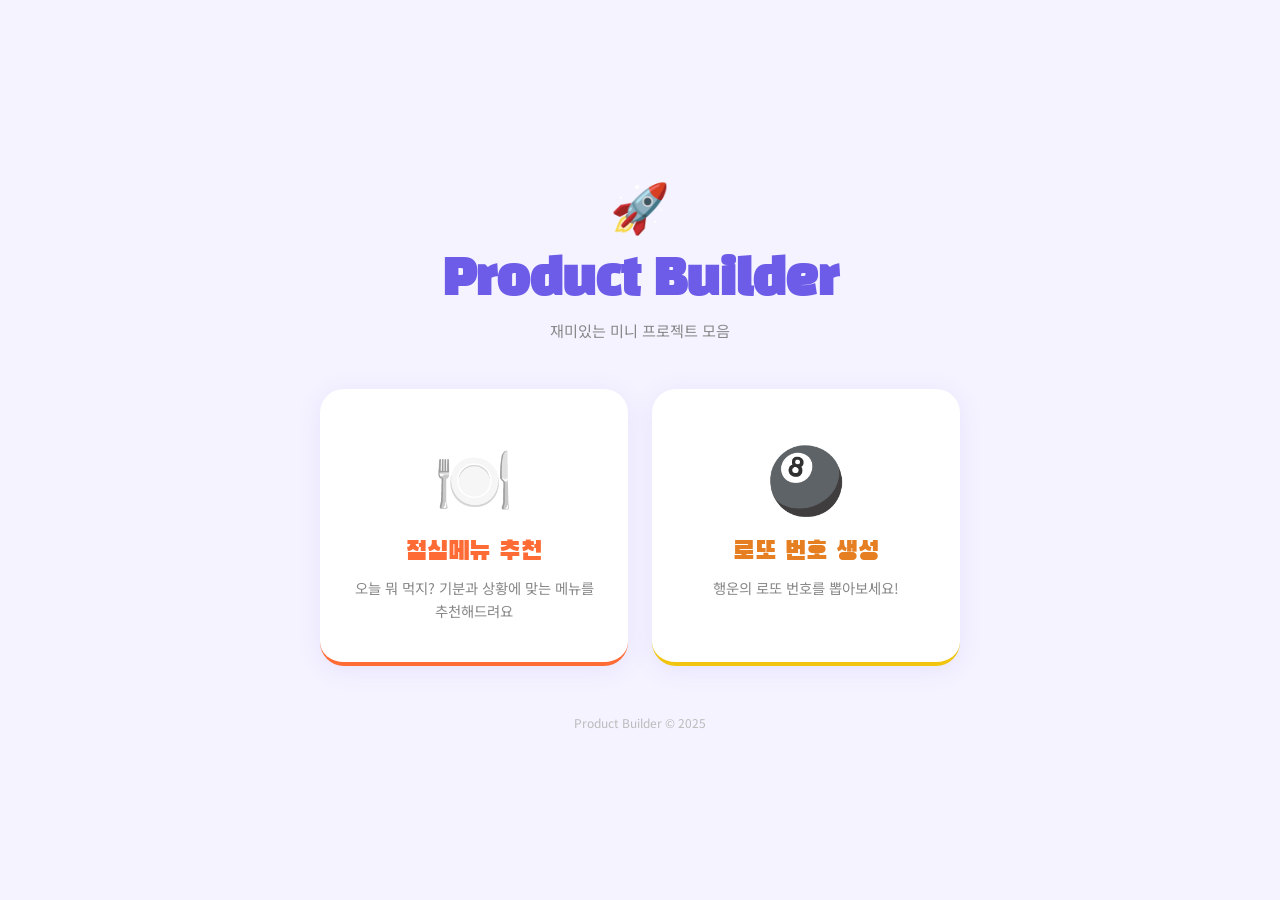
==== commit b9832cf8: "Add hub page with links to lunch menu and lotto Rename index.html to lunch.html and create new index" ====
--- a/index.html
+++ b/index.html
@@ -1,629 +1,140 @@
-<!DOCTYPE html>
-<html lang="ko">
-<head>
-<meta charset="UTF-8">
-<meta name="viewport" content="width=device-width, initial-scale=1.0">
-<title>🍽️ 오늘 뭐 먹지? - 점심메뉴 추천</title>
-<meta name="description" content="점심 메뉴 고르기 어려울 때! 기분, 상황에 맞는 메뉴를 추천해드립니다.">
-<link href="https://fonts.googleapis.com/css2?family=Black+Han+Sans&family=Noto+Sans+KR:wght@400;600;700;900&display=swap" rel="stylesheet">
-<style>
-  :root {
-    --bg: #faf7f2;
-    --surface: #fff;
-    --card: #fff;
-    --primary: #ff6b35;
-    --primary-light: #ff8c5a;
-    --primary-bg: #fff4ef;
-    --accent: #e8523f;
-    --green: #2ecc71;
-    --blue: #3498db;
-    --purple: #9b59b6;
-    --text: #2d2d2d;
-    --text-light: #777;
-    --border: #eee;
-    --shadow: 0 2px 20px rgba(0,0,0,0.06);
-    --shadow-lg: 0 8px 40px rgba(0,0,0,0.1);
-  }
-
-  * { margin: 0; padding: 0; box-sizing: border-box; }
-
-  body {
-    font-family: 'Noto Sans KR', sans-serif;
-    background: var(--bg);
-    color: var(--text);
-    min-height: 100vh;
-    overflow-x: hidden;
-  }
-
-  /* Header */
-  .header {
-    text-align: center;
-    padding: 48px 24px 32px;
-    position: relative;
-  }
-  .header-emoji {
-    font-size: 3.5rem;
-    display: block;
-    margin-bottom: 8px;
-    animation: wiggle 2s ease-in-out infinite;
-  }
-  @keyframes wiggle {
-    0%, 100% { transform: rotate(0deg); }
-    25% { transform: rotate(-8deg); }
-    75% { transform: rotate(8deg); }
-  }
-  .header h1 {
-    font-family: 'Black Han Sans', sans-serif;
-    font-size: clamp(2rem, 7vw, 3rem);
-    color: var(--primary);
-    letter-spacing: -1px;
-    margin-bottom: 6px;
-  }
-  .header .subtitle {
-    font-size: 0.95rem;
-    color: var(--text-light);
-  }
-
-  /* Main container */
-  .container {
-    max-width: 520px;
-    margin: 0 auto;
-    padding: 0 20px 40px;
-  }
-
-  /* Filter tags */
-  .filter-section {
-    margin-bottom: 24px;
-  }
-  .filter-label {
-    font-size: 0.8rem;
-    font-weight: 700;
-    color: var(--text-light);
-    text-transform: uppercase;
-    letter-spacing: 1.5px;
-    margin-bottom: 10px;
-  }
-  .filter-tags {
-    display: flex;
-    flex-wrap: wrap;
-    gap: 8px;
-  }
-  .filter-tag {
-    padding: 8px 16px;
-    border-radius: 20px;
-    border: 2px solid var(--border);
-    background: var(--surface);
-    font-size: 0.88rem;
-    font-weight: 600;
-    color: var(--text-light);
-    cursor: pointer;
-    transition: all 0.2s;
-    user-select: none;
-  }
-  .filter-tag:hover {
-    border-color: var(--primary);
-    color: var(--primary);
-  }
-  .filter-tag.active {
-    background: var(--primary);
-    border-color: var(--primary);
-    color: #fff;
-  }
-
-  /* Result card */
-  .result-card {
-    background: var(--card);
-    border-radius: 24px;
-    box-shadow: var(--shadow-lg);
-    padding: 40px 28px;
-    text-align: center;
-    margin-bottom: 24px;
-    min-height: 280px;
-    display: flex;
-    flex-direction: column;
-    align-items: center;
-    justify-content: center;
-    position: relative;
-    overflow: hidden;
-    transition: transform 0.3s;
-  }
-
-  .result-card .food-emoji {
-    font-size: 5rem;
-    margin-bottom: 16px;
-    display: block;
-  }
-  .result-card .food-name {
-    font-family: 'Black Han Sans', sans-serif;
-    font-size: 2.2rem;
-    color: var(--text);
-    margin-bottom: 8px;
-  }
-  .result-card .food-desc {
-    font-size: 0.92rem;
-    color: var(--text-light);
-    line-height: 1.6;
-    margin-bottom: 16px;
-  }
-  .result-card .food-tags {
-    display: flex;
-    gap: 6px;
-    flex-wrap: wrap;
-    justify-content: center;
-  }
-  .food-tag-badge {
-    font-size: 0.75rem;
-    padding: 4px 12px;
-    border-radius: 12px;
-    font-weight: 600;
-  }
-  .tag-category {
-    background: var(--primary-bg);
-    color: var(--primary);
-  }
-  .tag-price {
-    background: #e8f8f0;
-    color: #27ae60;
-  }
-  .tag-time {
-    background: #eef2ff;
-    color: #5b6abf;
-  }
-  .tag-spicy {
-    background: #ffeef0;
-    color: #e74c3c;
-  }
-
-  /* Placeholder state */
-  .placeholder-state {
-    text-align: center;
-    color: var(--text-light);
-  }
-  .placeholder-state .big-emoji {
-    font-size: 4rem;
-    margin-bottom: 12px;
-    display: block;
-    opacity: 0.7;
-  }
-  .placeholder-state p {
-    font-size: 1rem;
-    line-height: 1.6;
-  }
-
-  /* Spinning state */
-  .spin-state .spin-emoji {
-    font-size: 5rem;
-    display: block;
-    animation: slotSpin 0.1s linear infinite;
-  }
-  @keyframes slotSpin {
-    0% { transform: translateY(-20px); opacity: 0; }
-    50% { transform: translateY(0); opacity: 1; }
-    100% { transform: translateY(20px); opacity: 0; }
-  }
-
-  /* Reveal animation */
-  .reveal .food-emoji {
-    animation: revealPop 0.6s cubic-bezier(0.34, 1.56, 0.64, 1);
-  }
-  .reveal .food-name {
-    animation: revealSlide 0.5s ease-out 0.15s both;
-  }
-  .reveal .food-desc {
-    animation: revealSlide 0.5s ease-out 0.25s both;
-  }
-  .reveal .food-tags {
-    animation: revealSlide 0.5s ease-out 0.35s both;
-  }
-  @keyframes revealPop {
-    from { transform: scale(0) rotate(-20deg); opacity: 0; }
-    to { transform: scale(1) rotate(0deg); opacity: 1; }
-  }
-  @keyframes revealSlide {
-    from { transform: translateY(15px); opacity: 0; }
-    to { transform: translateY(0); opacity: 1; }
-  }
-
-  /* Confetti burst */
-  .confetti-container {
-    position: absolute;
-    inset: 0;
-    pointer-events: none;
-    overflow: hidden;
-  }
-  .confetti {
-    position: absolute;
-    width: 8px;
-    height: 8px;
-    border-radius: 2px;
-    top: 50%;
-    left: 50%;
-    animation: confettiBurst 1s ease-out forwards;
-  }
-  @keyframes confettiBurst {
-    0% { transform: translate(0, 0) rotate(0deg) scale(1); opacity: 1; }
-    100% { transform: translate(var(--tx), var(--ty)) rotate(var(--rot)) scale(0); opacity: 0; }
-  }
-
-  /* Button */
-  .btn-area {
-    margin-bottom: 28px;
-  }
-  .recommend-btn {
-    width: 100%;
-    font-family: 'Black Han Sans', sans-serif;
-    font-size: 1.3rem;
-    padding: 18px 32px;
-    border: none;
-    border-radius: 16px;
-    cursor: pointer;
-    color: #fff;
-    background: linear-gradient(135deg, var(--primary), var(--accent));
-    box-shadow: 0 4px 20px rgba(255,107,53,0.3);
-    transition: all 0.3s cubic-bezier(0.16, 1, 0.3, 1);
-    letter-spacing: 1px;
-  }
-  .recommend-btn:hover {
-    transform: translateY(-2px);
-    box-shadow: 0 8px 30px rgba(255,107,53,0.4);
-  }
-  .recommend-btn:active {
-    transform: translateY(0) scale(0.98);
-  }
-  .recommend-btn:disabled {
-    opacity: 0.6;
-    cursor: not-allowed;
-    transform: none;
-  }
-
-  .re-roll-btn {
-    display: none;
-    width: 100%;
-    font-size: 1rem;
-    font-weight: 700;
-    padding: 14px 24px;
-    border: 2px solid var(--border);
-    border-radius: 14px;
-    cursor: pointer;
-    color: var(--text-light);
-    background: var(--surface);
-    transition: all 0.2s;
-    margin-top: 10px;
-  }
-  .re-roll-btn:hover {
-    border-color: var(--primary);
-    color: var(--primary);
-  }
-  .re-roll-btn.show { display: block; }
-
-  /* History */
-  .history-section {
-    margin-top: 16px;
-    display: none;
-  }
-  .history-section.show { display: block; }
-  .history-header {
-    font-size: 0.8rem;
-    font-weight: 700;
-    color: var(--text-light);
-    text-transform: uppercase;
-    letter-spacing: 1.5px;
-    margin-bottom: 10px;
-  }
-  .history-list {
-    display: flex;
-    flex-direction: column;
-    gap: 8px;
-  }
-  .history-item {
-    display: flex;
-    align-items: center;
-    gap: 12px;
-    background: var(--surface);
-    border-radius: 14px;
-    padding: 12px 16px;
-    box-shadow: var(--shadow);
-    animation: slideIn 0.3s ease-out;
-  }
-  @keyframes slideIn {
-    from { opacity: 0; transform: translateX(-10px); }
-    to { opacity: 1; transform: translateX(0); }
-  }
-  .history-item .h-emoji {
-    font-size: 1.8rem;
-  }
-  .history-item .h-info {
-    flex: 1;
-  }
-  .history-item .h-name {
-    font-weight: 700;
-    font-size: 0.95rem;
-  }
-  .history-item .h-cat {
-    font-size: 0.78rem;
-    color: var(--text-light);
-  }
-  .history-item .h-time {
-    font-size: 0.72rem;
-    color: var(--text-light);
-  }
-
-  /* Footer */
-  .footer {
-    text-align: center;
-    padding: 32px 20px;
-    font-size: 0.75rem;
-    color: #bbb;
-  }
-
-  /* Mobile adjustments */
-  @media (max-width: 480px) {
-    .header { padding: 32px 20px 24px; }
-    .result-card { padding: 32px 20px; min-height: 240px; }
-    .result-card .food-emoji { font-size: 4rem; }
-    .result-card .food-name { font-size: 1.8rem; }
-  }
-</style>
-</head>
-<body>
-
-<div class="header">
-  <span class="header-emoji">🍽️</span>
-  <h1>오늘 뭐 먹지?</h1>
-  <p class="subtitle">점심 메뉴 고민 끝! 버튼 하나로 해결하세요</p>
-</div>
-
-<div class="container">
-
-  <div class="filter-section">
-    <div class="filter-label">기분 / 상황</div>
-    <div class="filter-tags" id="moodTags">
-      <div class="filter-tag active" data-mood="all">전체</div>
-      <div class="filter-tag" data-mood="quick">⚡ 빨리</div>
-      <div class="filter-tag" data-mood="hearty">🔥 든든하게</div>
-      <div class="filter-tag" data-mood="light">🥗 가볍게</div>
-      <div class="filter-tag" data-mood="special">✨ 특별하게</div>
-      <div class="filter-tag" data-mood="comfort">🫶 위로</div>
-    </div>
-  </div>
-
-  <div class="filter-section">
-    <div class="filter-label">카테고리</div>
-    <div class="filter-tags" id="catTags">
-      <div class="filter-tag active" data-cat="all">전체</div>
-      <div class="filter-tag" data-cat="korean">🇰🇷 한식</div>
-      <div class="filter-tag" data-cat="chinese">🇨🇳 중식</div>
-      <div class="filter-tag" data-cat="japanese">🇯🇵 일식</div>
-      <div class="filter-tag" data-cat="western">🍝 양식</div>
-      <div class="filter-tag" data-cat="asian">🌏 아시안</div>
-      <div class="filter-tag" data-cat="snack">🍔 분식/패스트</div>
-    </div>
-  </div>
-
-  <div class="result-card" id="resultCard">
-    <div class="placeholder-state" id="placeholder">
-      <span class="big-emoji">🤔</span>
-      <p>오늘 점심 뭐 먹을지 고민되시나요?<br>아래 버튼을 눌러보세요!</p>
-    </div>
-  </div>
-
-  <div class="btn-area">
-    <button class="recommend-btn" id="mainBtn" onclick="recommend()">메뉴 추천 받기 🎲</button>
-    <button class="re-roll-btn" id="rerollBtn" onclick="recommend()">🔄 다른 메뉴 보기</button>
-  </div>
-
-  <div class="history-section" id="historySection">
-    <div class="history-header">📋 추천 기록</div>
-    <div class="history-list" id="historyList"></div>
-  </div>
-
-</div>
-
-<div class="footer">
-  오늘도 맛있는 점심 되세요! 🍴
-</div>
-
-<script>
-const MENUS = [
-  // 한식 - Korean
-  { name: "김치찌개", emoji: "🍲", desc: "칼칼한 김치와 돼지고기의 완벽 조화", category: "korean", moods: ["hearty", "comfort"], price: "보통", time: "보통", spicy: true },
-  { name: "된장찌개", emoji: "🫕", desc: "구수한 된장에 두부, 호박의 건강한 한 끼", category: "korean", moods: ["comfort", "light"], price: "보통", time: "보통", spicy: false },
-  { name: "비빔밥", emoji: "🍚", desc: "형형색색 나물과 고추장의 하모니", category: "korean", moods: ["hearty", "light"], price: "보통", time: "빠름", spicy: true },
-  { name: "불고기 정식", emoji: "🥩", desc: "달콤한 간장 양념 불고기에 밥 한 공기", category: "korean", moods: ["hearty", "special"], price: "보통", time: "보통", spicy: false },
-  { name: "순대국밥", emoji: "🍜", desc: "뜨끈한 국물에 순대와 내장, 소주 한 잔?", category: "korean", moods: ["hearty", "comfort"], price: "저렴", time: "빠름", spicy: false },
-  { name: "제육볶음", emoji: "🥘", desc: "매콤달콤 돼지고기 볶음의 정석", category: "korean", moods: ["hearty", "quick"], price: "보통", time: "빠름", spicy: true },
-  { name: "삼겹살", emoji: "🥓", desc: "구워 먹는 삼겹살은 진리! 회식 느낌으로", category: "korean", moods: ["special", "hearty"], price: "비쌈", time: "느림", spicy: false },
-  { name: "칼국수", emoji: "🍜", desc: "쫄깃한 면발과 시원한 국물의 만남", category: "korean", moods: ["comfort", "light"], price: "저렴", time: "빠름", spicy: false },
-  { name: "떡볶이 + 튀김 세트", emoji: "🍢", desc: "매콤 달콤 국민간식, 튀김은 필수", category: "korean", moods: ["quick", "comfort"], price: "저렴", time: "빠름", spicy: true },
-  { name: "한우 국밥", emoji: "🥣", desc: "진하게 우려낸 국밥 한 그릇의 행복", category: "korean", moods: ["hearty", "comfort"], price: "보통", time: "빠름", spicy: false },
-  { name: "닭볶음탕", emoji: "🍗", desc: "매콤한 닭볶음탕에 감자가 포인트", category: "korean", moods: ["hearty", "comfort"], price: "보통", time: "보통", spicy: true },
-  { name: "김밥 + 라면", emoji: "🍙", desc: "김밥천국 국룰 조합, 가성비 최고", category: "korean", moods: ["quick", "comfort"], price: "저렴", time: "빠름", spicy: false },
-  { name: "감자탕", emoji: "🦴", desc: "뼈다귀에서 우러나는 깊은 맛의 감자탕", category: "korean", moods: ["hearty", "comfort"], price: "보통", time: "보통", spicy: true },
-  { name: "냉면", emoji: "🍜", desc: "시원한 육수에 면 한 젓가락, 상쾌한 한 끼", category: "korean", moods: ["light", "quick"], price: "보통", time: "빠름", spicy: false },
-
-  // 중식 - Chinese
-  { name: "짜장면", emoji: "🍝", desc: "춘장의 달콤함, 국민 중화요리의 자존심", category: "chinese", moods: ["quick", "comfort"], price: "저렴", time: "빠름", spicy: false },
-  { name: "짬뽕", emoji: "🍜", desc: "얼큰한 해물 국물이 화끈하게!", category: "chinese", moods: ["hearty", "quick"], price: "저렴", time: "빠름", spicy: true },
-  { name: "탕수육", emoji: "🍖", desc: "바삭한 튀김에 새콤달콤 소스, 부먹 vs 찍먹", category: "chinese", moods: ["special", "hearty"], price: "보통", time: "보통", spicy: false },
-  { name: "마파두부 덮밥", emoji: "🌶️", desc: "얼얼하고 매운 마파두부의 중독성", category: "chinese", moods: ["hearty", "quick"], price: "저렴", time: "빠름", spicy: true },
-  { name: "볶음밥", emoji: "🍳", desc: "웍에서 볶아낸 고슬고슬 볶음밥", category: "chinese", moods: ["quick", "hearty"], price: "저렴", time: "빠름", spicy: false },
-  { name: "양장피", emoji: "🥗", desc: "겨자 소스가 핵심! 채소와 해물의 시원함", category: "chinese", moods: ["light", "special"], price: "비쌈", time: "보통", spicy: false },
-
-  // 일식 - Japanese
-  { name: "초밥", emoji: "🍣", desc: "신선한 회와 밥의 한입 행복", category: "japanese", moods: ["special", "light"], price: "비쌈", time: "보통", spicy: false },
-  { name: "라멘", emoji: "🍜", desc: "진한 돈코츠 육수에 차슈 토핑 한가득", category: "japanese", moods: ["hearty", "comfort"], price: "보통", time: "빠름", spicy: false },
-  { name: "돈카츠", emoji: "🍱", desc: "두껍게 썬 등심, 바삭한 튀김옷의 정석", category: "japanese", moods: ["hearty", "special"], price: "보통", time: "보통", spicy: false },
-  { name: "우동", emoji: "🍲", desc: "따뜻한 국물에 쫄깃한 우동면, 마음이 편해져요", category: "japanese", moods: ["comfort", "light", "quick"], price: "저렴", time: "빠름", spicy: false },
-  { name: "카레라이스", emoji: "🍛", desc: "달콤하고 부드러운 일본식 카레 한 접시", category: "japanese", moods: ["comfort", "hearty"], price: "저렴", time: "빠름", spicy: false },
-  { name: "규동 (소고기덮밥)", emoji: "🥩", desc: "달짝지근한 소고기와 양파 덮밥", category: "japanese", moods: ["quick", "hearty"], price: "저렴", time: "빠름", spicy: false },
-  { name: "사시미 정식", emoji: "🐟", desc: "신선한 회에 밥, 된장국까지 풀코스", category: "japanese", moods: ["special", "light"], price: "비쌈", time: "보통", spicy: false },
-
-  // 양식 - Western
-  { name: "파스타", emoji: "🍝", desc: "크림? 토마토? 오일? 골라먹는 재미", category: "western", moods: ["special", "light"], price: "보통", time: "보통", spicy: false },
-  { name: "스테이크", emoji: "🥩", desc: "미디엄 레어로 구운 육즙 가득 스테이크", category: "western", moods: ["special", "hearty"], price: "비쌈", time: "느림", spicy: false },
-  { name: "피자", emoji: "🍕", desc: "치즈가 쭈욱~ 늘어나는 피자 한 판", category: "western", moods: ["hearty", "comfort"], price: "보통", time: "보통", spicy: false },
-  { name: "햄버거", emoji: "🍔", desc: "수제 패티에 치즈 한 장, 완벽한 한 끼", category: "western", moods: ["quick", "hearty"], price: "보통", time: "빠름", spicy: false },
-  { name: "리조또", emoji: "🍚", desc: "크리미한 치즈 리조또, 한 숟갈의 행복", category: "western", moods: ["special", "comfort"], price: "보통", time: "보통", spicy: false },
-  { name: "샌드위치", emoji: "🥪", desc: "신선한 야채와 고기가 가득, 건강하게!", category: "western", moods: ["quick", "light"], price: "저렴", time: "빠름", spicy: false },
-  { name: "샐러드 + 수프", emoji: "🥗", desc: "가볍고 건강한 한 끼, 다이어트엔 이거지", category: "western", moods: ["light"], price: "보통", time: "빠름", spicy: false },
-
-  // 아시안 - Asian
-  { name: "쌀국수 (포)", emoji: "🍜", desc: "맑은 국물에 라임 한 방, 베트남의 맛", category: "asian", moods: ["light", "quick"], price: "보통", time: "빠름", spicy: false },
-  { name: "팟타이", emoji: "🍝", desc: "새콤달콤 태국식 볶음면, 땅콩이 포인트", category: "asian", moods: ["light", "special"], price: "보통", time: "보통", spicy: false },
-  { name: "똠양꿍", emoji: "🍲", desc: "시고 매운 태국식 새우 수프, 중독주의!", category: "asian", moods: ["special", "hearty"], price: "보통", time: "보통", spicy: true },
-  { name: "분짜", emoji: "🥗", desc: "달콤한 소스에 구운 고기와 쌀국수", category: "asian", moods: ["light", "special"], price: "보통", time: "보통", spicy: false },
-  { name: "카오팟 (태국볶음밥)", emoji: "🍳", desc: "바질향 가득한 태국식 볶음밥", category: "asian", moods: ["quick", "hearty"], price: "저렴", time: "빠름", spicy: true },
-  { name: "반미 (바게트 샌드위치)", emoji: "🥖", desc: "바삭한 바게트에 베트남 재료 가득", category: "asian", moods: ["quick", "light"], price: "저렴", time: "빠름", spicy: false },
-
-  // 분식/패스트 - Snack/Fast
-  { name: "치킨", emoji: "🍗", desc: "후라이드? 양념? 둘 다 반반이 정답!", category: "snack", moods: ["hearty", "comfort"], price: "보통", time: "보통", spicy: false },
-  { name: "짜장 떡볶이", emoji: "🍢", desc: "짜장 소스 떡볶이, 새로운 맛의 세계", category: "snack", moods: ["quick", "comfort"], price: "저렴", time: "빠름", spicy: false },
-  { name: "김치볶음밥", emoji: "🍳", desc: "김치와 밥의 국룰 조합, 계란 프라이 필수", category: "snack", moods: ["quick", "comfort"], price: "저렴", time: "빠름", spicy: true },
-  { name: "타코", emoji: "🌮", desc: "바삭한 또띠아에 살사 소스, 멕시칸 느낌", category: "snack", moods: ["quick", "special"], price: "보통", time: "빠름", spicy: true },
-  { name: "핫도그 + 감튀", emoji: "🌭", desc: "간편하고 맛있는 길거리 푸드 조합", category: "snack", moods: ["quick"], price: "저렴", time: "빠름", spicy: false },
-  { name: "컵밥 / 도시락", emoji: "🍱", desc: "간편하게 든든하게, 편의점도 OK", category: "snack", moods: ["quick", "light"], price: "저렴", time: "빠름", spicy: false },
-];
-
-let selectedMood = "all";
-let selectedCat = "all";
-let history = [];
-let spinning = false;
-let lastRecommended = null;
-
-// Filter tag click handlers
-document.getElementById('moodTags').addEventListener('click', (e) => {
-  const tag = e.target.closest('.filter-tag');
-  if (!tag) return;
-  document.querySelectorAll('#moodTags .filter-tag').forEach(t => t.classList.remove('active'));
-  tag.classList.add('active');
-  selectedMood = tag.dataset.mood;
-});
-
-document.getElementById('catTags').addEventListener('click', (e) => {
-  const tag = e.target.closest('.filter-tag');
-  if (!tag) return;
-  document.querySelectorAll('#catTags .filter-tag').forEach(t => t.classList.remove('active'));
-  tag.classList.add('active');
-  selectedCat = tag.dataset.cat;
-});
-
-function getFilteredMenus() {
-  return MENUS.filter(m => {
-    const moodOk = selectedMood === "all" || m.moods.includes(selectedMood);
-    const catOk = selectedCat === "all" || m.category === selectedCat;
-    return moodOk && catOk;
-  });
-}
-
-function recommend() {
-  if (spinning) return;
-  const filtered = getFilteredMenus();
-  if (filtered.length === 0) {
-    const card = document.getElementById('resultCard');
-    card.innerHTML = `
-      <div class="placeholder-state">
-        <span class="big-emoji">😅</span>
-        <p>조건에 맞는 메뉴가 없어요!<br>필터를 바꿔보세요~</p>
-      </div>`;
-    return;
-  }
-
-  spinning = true;
-  const btn = document.getElementById('mainBtn');
-  const card = document.getElementById('resultCard');
-  btn.disabled = true;
-
-  // Spinning animation
-  const spinEmojis = MENUS.map(m => m.emoji);
-  let spinCount = 0;
-  const spinInterval = setInterval(() => {
-    const randomEmoji = spinEmojis[Math.floor(Math.random() * spinEmojis.length)];
-    card.innerHTML = `<div class="spin-state"><span class="spin-emoji">${randomEmoji}</span></div>`;
-    spinCount++;
-  }, 80);
-
-  setTimeout(() => {
-    clearInterval(spinInterval);
-
-    // Pick a random menu, avoid repeating last if possible
-    let pool = filtered.length > 1 ? filtered.filter(m => m !== lastRecommended) : filtered;
-    const menu = pool[Math.floor(Math.random() * pool.length)];
-    lastRecommended = menu;
-
-    // Build tags
-    const catLabel = { korean: "한식", chinese: "중식", japanese: "일식", western: "양식", asian: "아시안", snack: "분식/패스트" };
-    let tags = `<span class="food-tag-badge tag-category">${catLabel[menu.category]}</span>`;
-    tags += `<span class="food-tag-badge tag-price">💰 ${menu.price}</span>`;
-    tags += `<span class="food-tag-badge tag-time">⏱ ${menu.time}</span>`;
-    if (menu.spicy) tags += `<span class="food-tag-badge tag-spicy">🌶️ 매움</span>`;
-
-    card.className = 'result-card reveal';
-    card.innerHTML = `
-      <div class="confetti-container" id="confetti"></div>
-      <span class="food-emoji">${menu.emoji}</span>
-      <div class="food-name">${menu.name}</div>
-      <div class="food-desc">${menu.desc}</div>
-      <div class="food-tags">${tags}</div>`;
-
-    // Confetti burst
-    createConfetti();
-
-    // Add to history
-    addHistory(menu);
-
-    // Show reroll button
-    document.getElementById('rerollBtn').classList.add('show');
-
-    btn.disabled = false;
-    spinning = false;
-
-    // Remove reveal class after animation
-    setTimeout(() => card.classList.remove('reveal'), 800);
-  }, 1200);
-}
-
-function createConfetti() {
-  const container = document.getElementById('confetti');
-  if (!container) return;
-  const colors = ['#ff6b35', '#ffd700', '#ff4081', '#2ecc71', '#3498db', '#9b59b6', '#ff9800'];
-  for (let i = 0; i < 30; i++) {
-    const c = document.createElement('div');
-    c.className = 'confetti';
-    c.style.background = colors[Math.floor(Math.random() * colors.length)];
-    const angle = (Math.PI * 2 * i) / 30;
-    const dist = 80 + Math.random() * 120;
-    c.style.setProperty('--tx', Math.cos(angle) * dist + 'px');
-    c.style.setProperty('--ty', Math.sin(angle) * dist + 'px');
-    c.style.setProperty('--rot', (Math.random() * 720 - 360) + 'deg');
-    c.style.animationDelay = Math.random() * 0.2 + 's';
-    container.appendChild(c);
-  }
-}
-
-function addHistory(menu) {
-  const now = new Date();
-  const timeStr = now.getHours().toString().padStart(2, '0') + ':' + now.getMinutes().toString().padStart(2, '0');
-  const catLabel = { korean: "한식", chinese: "중식", japanese: "일식", western: "양식", asian: "아시안", snack: "분식/패스트" };
-
-  history.unshift({ name: menu.name, emoji: menu.emoji, cat: catLabel[menu.category], time: timeStr });
-  if (history.length > 8) history.pop();
-
-  const section = document.getElementById('historySection');
-  const list = document.getElementById('historyList');
-  section.classList.add('show');
-
-  list.innerHTML = history.map(h => `
-    <div class="history-item">
-      <span class="h-emoji">${h.emoji}</span>
-      <div class="h-info">
-        <div class="h-name">${h.name}</div>
-        <div class="h-cat">${h.cat}</div>
-      </div>
-      <span class="h-time">${h.time}</span>
-    </div>
-  `).join('');
-}
-</script>
-
-</body>
-</html>
+<!DOCTYPE html>
+<html lang="ko">
+<head>
+<meta charset="UTF-8">
+<meta name="viewport" content="width=device-width, initial-scale=1.0">
+<title>Product Builder</title>
+<link href="https://fonts.googleapis.com/css2?family=Black+Han+Sans&family=Noto+Sans+KR:wght@400;600;700;900&display=swap" rel="stylesheet">
+<style>
+  :root {
+    --bg: #f5f3ff;
+    --surface: #fff;
+    --primary: #6c5ce7;
+    --primary-light: #a29bfe;
+    --text: #2d2d2d;
+    --text-light: #888;
+    --shadow: 0 4px 24px rgba(108, 92, 231, 0.1);
+    --shadow-lg: 0 8px 40px rgba(108, 92, 231, 0.15);
+  }
+
+  * { margin: 0; padding: 0; box-sizing: border-box; }
+
+  body {
+    font-family: 'Noto Sans KR', sans-serif;
+    background: var(--bg);
+    color: var(--text);
+    min-height: 100vh;
+    display: flex;
+    flex-direction: column;
+    align-items: center;
+    justify-content: center;
+    padding: 40px 20px;
+  }
+
+  .header {
+    text-align: center;
+    margin-bottom: 48px;
+  }
+  .header-emoji {
+    font-size: 3rem;
+    display: block;
+    margin-bottom: 12px;
+  }
+  .header h1 {
+    font-family: 'Black Han Sans', sans-serif;
+    font-size: clamp(2rem, 7vw, 3rem);
+    color: var(--primary);
+    letter-spacing: -1px;
+    margin-bottom: 8px;
+  }
+  .header .subtitle {
+    font-size: 0.95rem;
+    color: var(--text-light);
+  }
+
+  .cards {
+    display: grid;
+    grid-template-columns: repeat(auto-fit, minmax(260px, 1fr));
+    gap: 24px;
+    max-width: 640px;
+    width: 100%;
+  }
+
+  .card {
+    background: var(--surface);
+    border-radius: 24px;
+    box-shadow: var(--shadow);
+    padding: 40px 28px;
+    text-align: center;
+    text-decoration: none;
+    color: var(--text);
+    transition: all 0.3s cubic-bezier(0.16, 1, 0.3, 1);
+    cursor: pointer;
+    position: relative;
+    overflow: hidden;
+  }
+  .card:hover {
+    transform: translateY(-6px);
+    box-shadow: var(--shadow-lg);
+  }
+  .card:active {
+    transform: translateY(-2px) scale(0.98);
+  }
+
+  .card .card-emoji {
+    font-size: 4rem;
+    display: block;
+    margin-bottom: 16px;
+  }
+  .card .card-title {
+    font-family: 'Black Han Sans', sans-serif;
+    font-size: 1.6rem;
+    margin-bottom: 8px;
+  }
+  .card .card-desc {
+    font-size: 0.9rem;
+    color: var(--text-light);
+    line-height: 1.6;
+  }
+
+  .card-lunch { border-bottom: 4px solid #ff6b35; }
+  .card-lunch:hover { border-bottom-color: #ff8c5a; }
+  .card-lunch .card-title { color: #ff6b35; }
+
+  .card-lotto { border-bottom: 4px solid #f1c40f; }
+  .card-lotto:hover { border-bottom-color: #f9d923; }
+  .card-lotto .card-title { color: #e67e22; }
+
+  .footer {
+    margin-top: 48px;
+    font-size: 0.75rem;
+    color: #bbb;
+  }
+</style>
+</head>
+<body>
+
+<div class="header">
+  <span class="header-emoji">🚀</span>
+  <h1>Product Builder</h1>
+  <p class="subtitle">재미있는 미니 프로젝트 모음</p>
+</div>
+
+<div class="cards">
+  <a class="card card-lunch" href="lunch.html">
+    <span class="card-emoji">🍽️</span>
+    <div class="card-title">점심메뉴 추천</div>
+    <div class="card-desc">오늘 뭐 먹지? 기분과 상황에 맞는 메뉴를 추천해드려요</div>
+  </a>
+
+  <a class="card card-lotto" href="lotto.html">
+    <span class="card-emoji">🎱</span>
+    <div class="card-title">로또 번호 생성</div>
+    <div class="card-desc">행운의 로또 번호를 뽑아보세요!</div>
+  </a>
+</div>
+
+<div class="footer">Product Builder &copy; 2025</div>
+
+</body>
+</html>
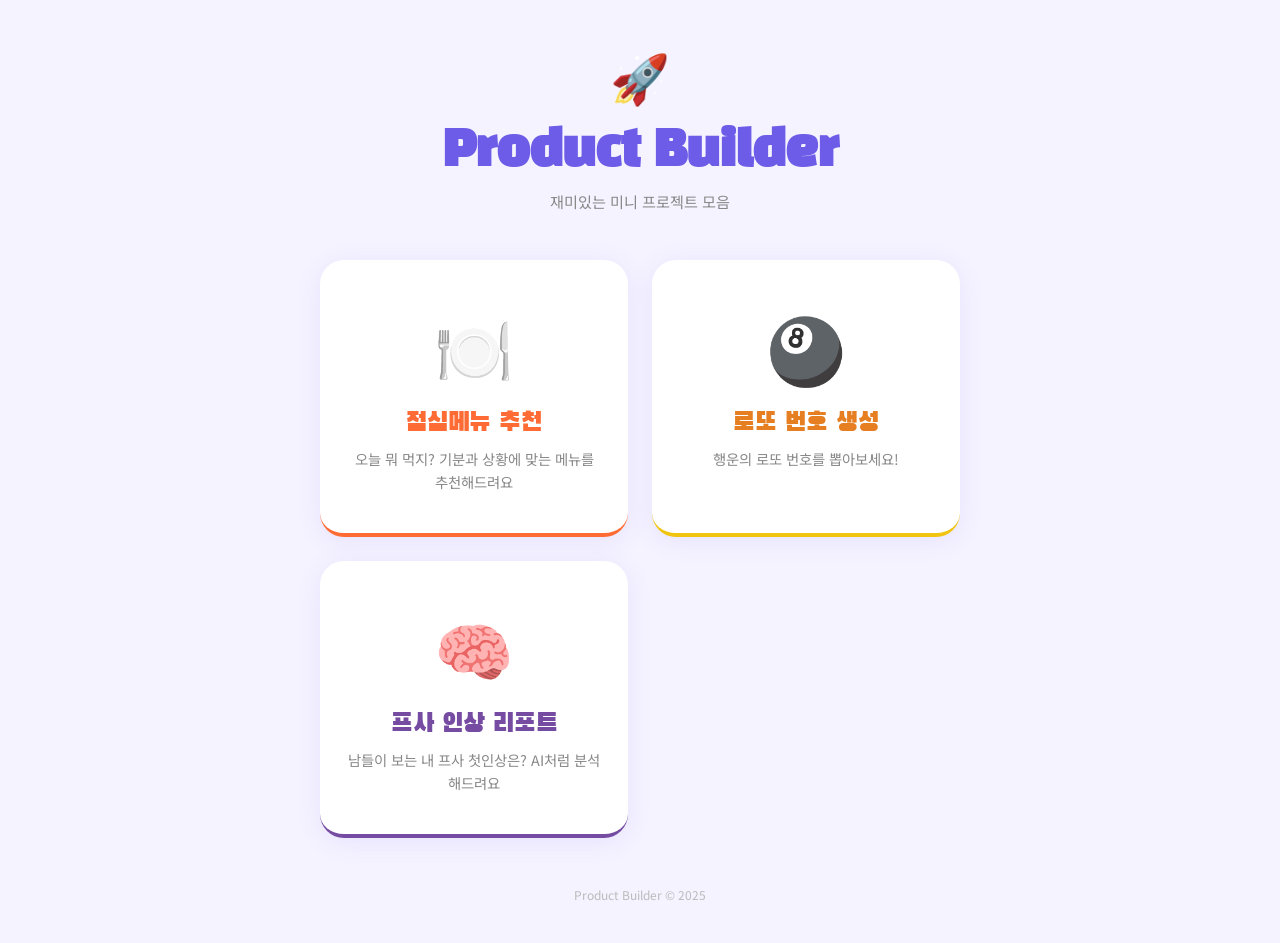
==== commit 9992db22: "Add profile impression analyzer (프사 인상 리포트) - Upload mode: Canvas-based image analysis (brightness, " ====
--- a/index.html
+++ b/index.html
@@ -105,6 +105,10 @@
   .card-lotto:hover { border-bottom-color: #f9d923; }
   .card-lotto .card-title { color: #e67e22; }
 
+  .card-profile { border-bottom: 4px solid #764ba2; }
+  .card-profile:hover { border-bottom-color: #a29bfe; }
+  .card-profile .card-title { color: #764ba2; }
+
   .footer {
     margin-top: 48px;
     font-size: 0.75rem;
@@ -121,16 +125,22 @@
 </div>
 
 <div class="cards">
-  <a class="card card-lunch" href="lunch.html">
+  <a class="card card-lunch" href="./lunch/">
     <span class="card-emoji">🍽️</span>
     <div class="card-title">점심메뉴 추천</div>
     <div class="card-desc">오늘 뭐 먹지? 기분과 상황에 맞는 메뉴를 추천해드려요</div>
   </a>
 
-  <a class="card card-lotto" href="lotto.html">
+  <a class="card card-lotto" href="./lotto/">
     <span class="card-emoji">🎱</span>
     <div class="card-title">로또 번호 생성</div>
     <div class="card-desc">행운의 로또 번호를 뽑아보세요!</div>
+  </a>
+
+  <a class="card card-profile" href="./profile/">
+    <span class="card-emoji">🧠</span>
+    <div class="card-title">프사 인상 리포트</div>
+    <div class="card-desc">남들이 보는 내 프사 첫인상은? AI처럼 분석해드려요</div>
   </a>
 </div>
 
